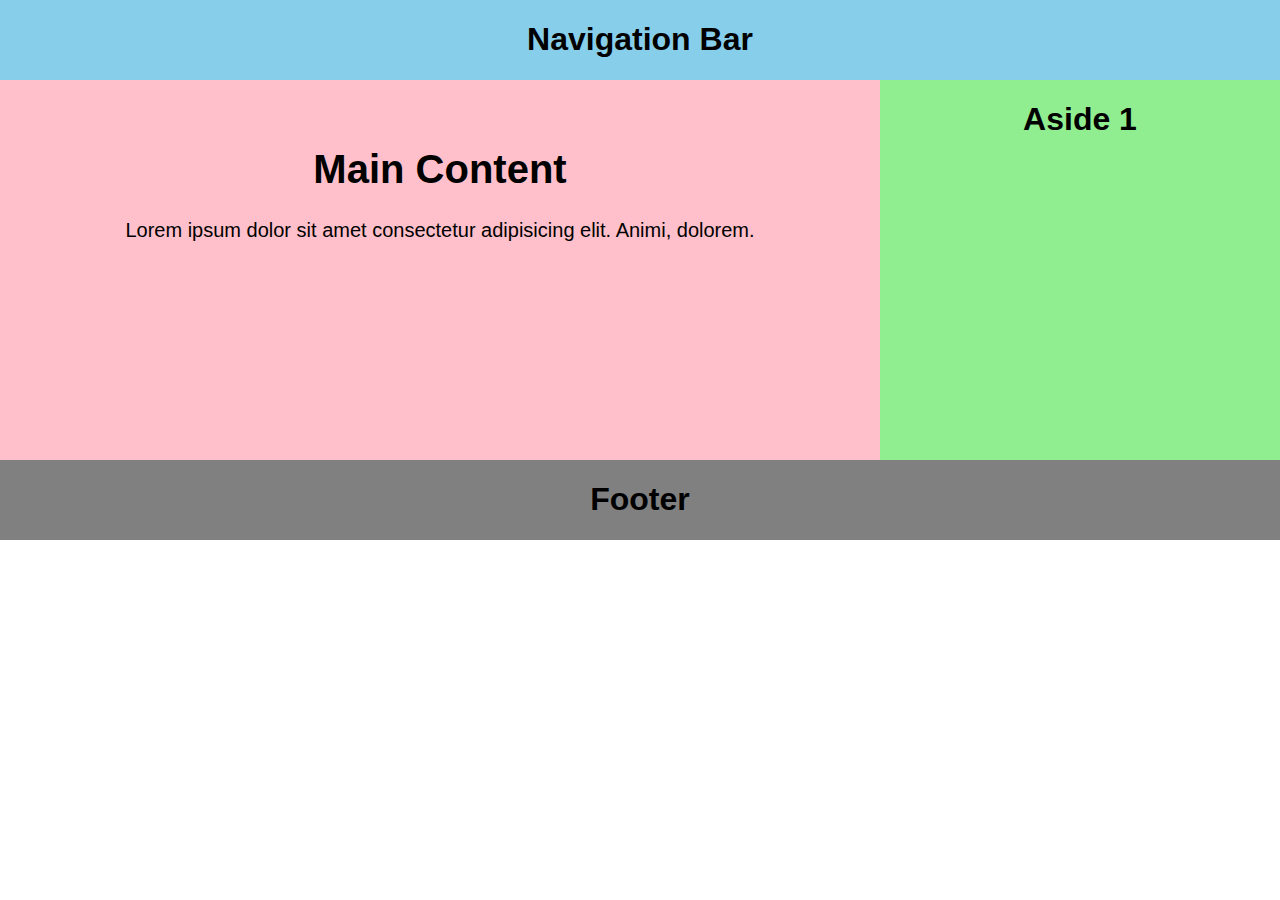
==== src/index.html @ 9a8fcf98 "created layout for the home page" ====
<!DOCTYPE html>
<html lang="en">
<head>
    <meta charset="UTF-8">
    <meta name="viewport" content="width=device-width, initial-scale=1.0">
    <link rel="stylesheet" type="text/css" href="css/style.css">
    <title>Document</title>
</head>
<body>
    <header id="home" >
        <div class="wrapper">
            <nav class="navbar">
                <h1>Navigation Bar</h1>
            </nav>
            <section class="main">
                <h1>Main Content</h1>
                <p>Lorem ipsum dolor sit amet consectetur adipisicing elit. Animi, dolorem.</p>
            </section>
            <aside class="aside aside1">
                <h1>Aside 1</h1>
            </aside>
            <footer class="footer">
                <h1>Footer</h1>
            </footer>
        </div>
    </header>

</body>
</html>
---- src/css/style.css ----
body {
    font-family: sans-serif;
    padding: 0;
    margin: 0;
}

.wrapper {
    display: flex;
    flex-flow: row wrap;
    text-align: center;
}

.wrapper > * {
    flex:  1 100%;   
}

.navbar {
    background-color: skyblue;
    height: 80px;
}

.main {
    background-color: pink;
    height: 300px;
    padding: 40px;
    font-size: 20px;
    text-align: center;
}

.aside1 {
    background-color: lightgreen;
}

.footer {
    background-color:gray;
}

/* responsive layout */

@media all and (min-width: 800px) {
    .main {
        flex: 2;
    }
    .aside1 {
        order: 2;
    }
    .main {
        order: 1;
    }
    .footer {
        order: 4;
    }
}

@media all and (min-width: 600px) {
    .aside {
        flex: 1;
    }
}
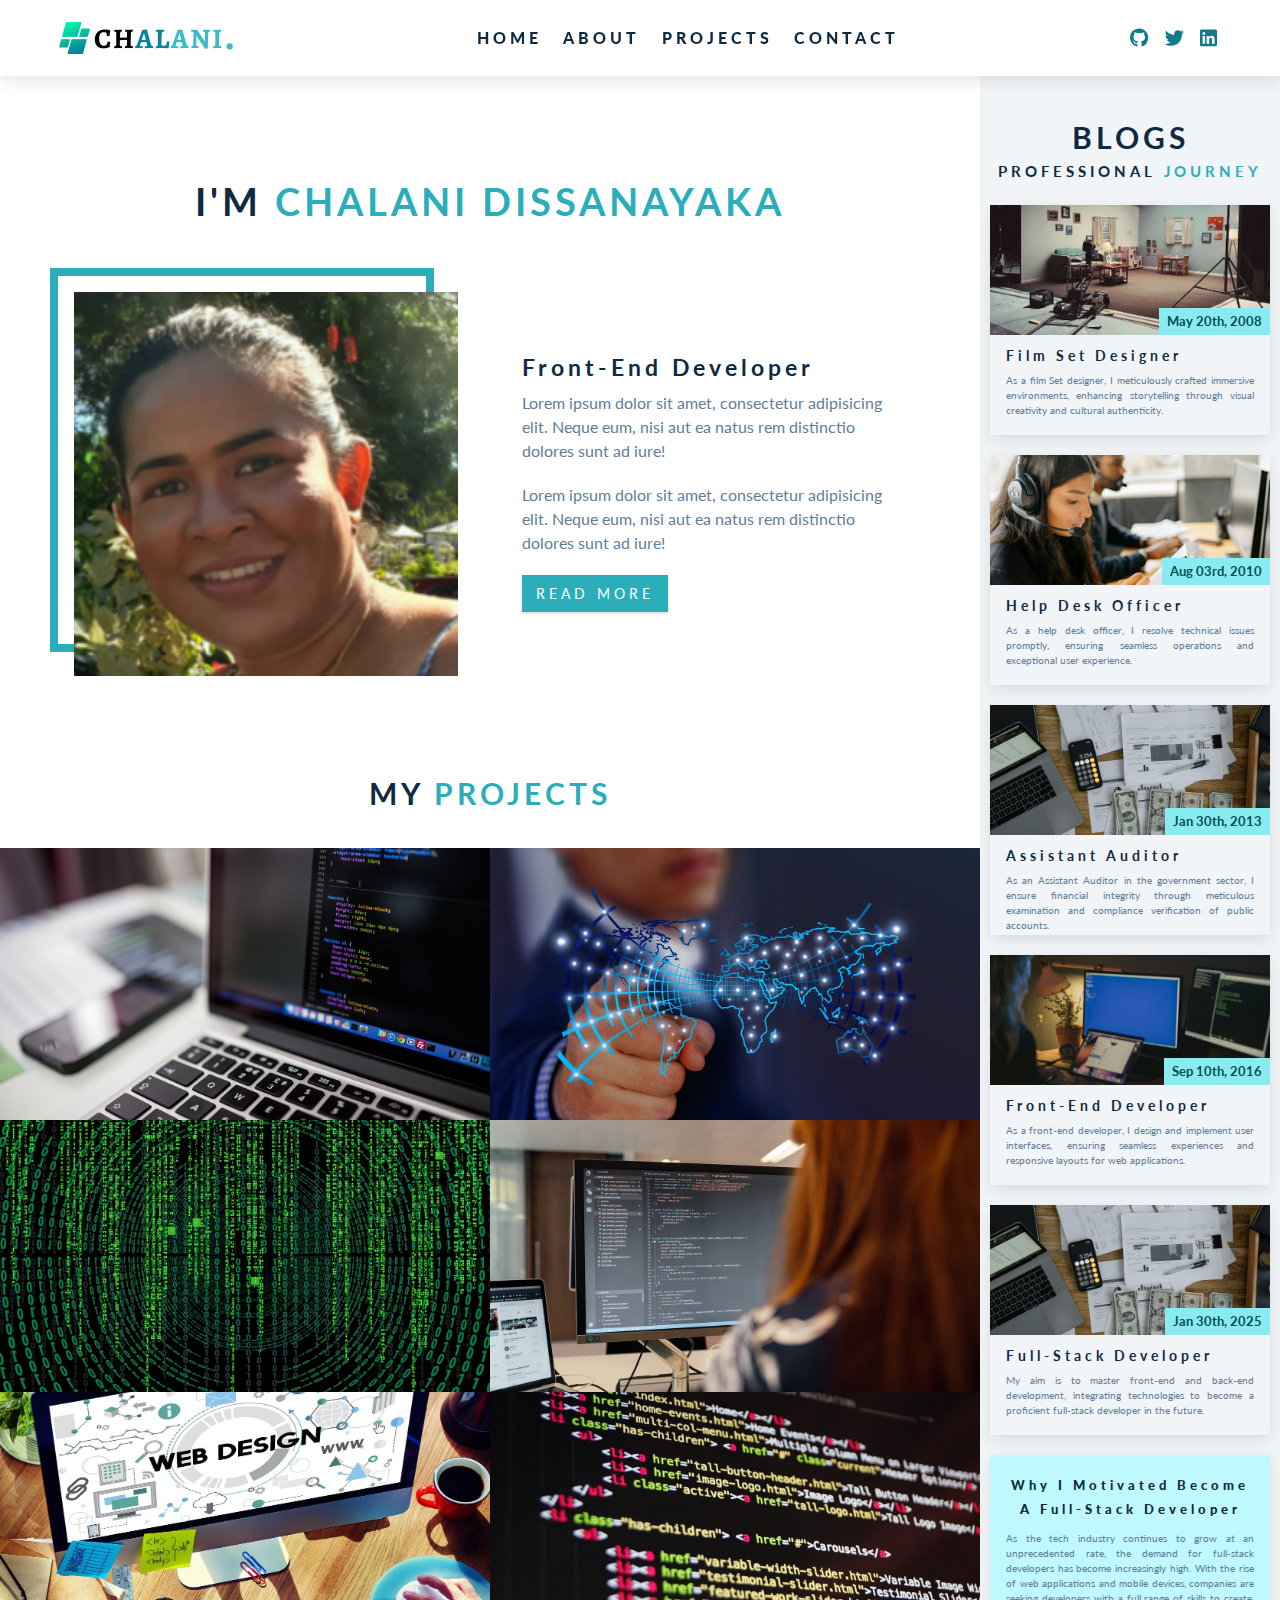
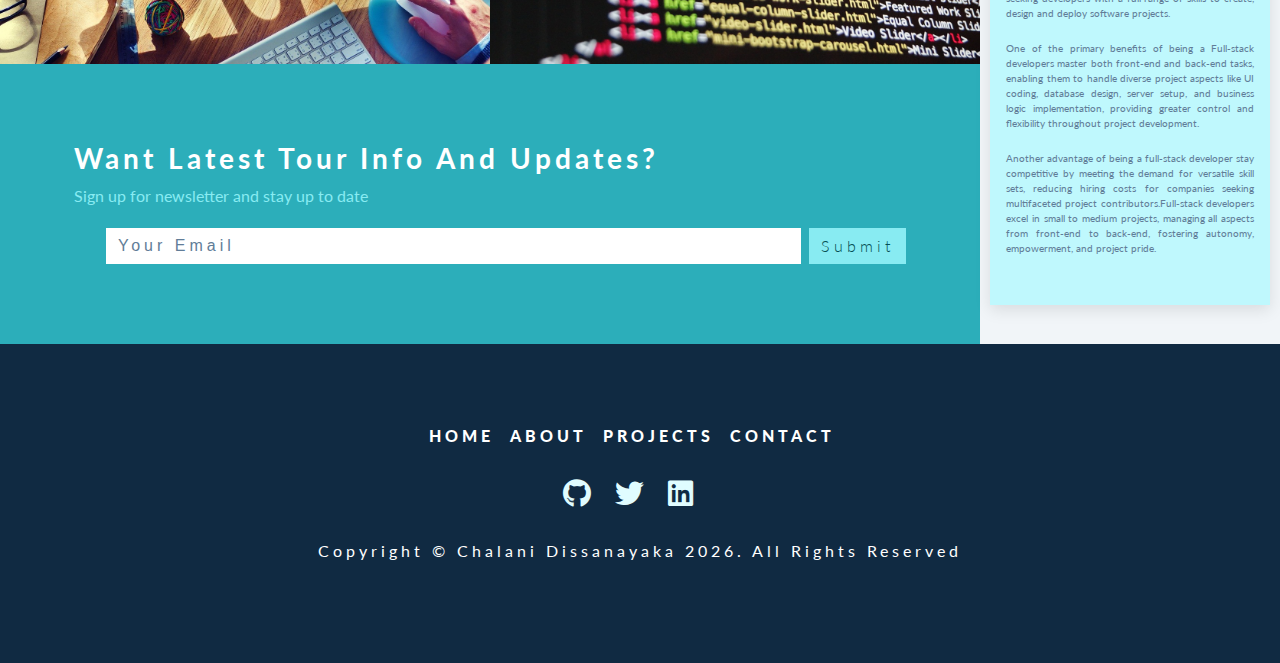
==== commit 39b30fc9: "added html pages and related css" ====
--- a/src/index.html
+++ b/src/index.html
@@ -1,29 +1,424 @@
 <!DOCTYPE html>
 <html lang="en">
-<head>
-    <meta charset="UTF-8">
-    <meta name="viewport" content="width=device-width, initial-scale=1.0">
-    <link rel="stylesheet" type="text/css" href="css/style.css">
-    <title>Document</title>
-</head>
-<body>
-    <header id="home" >
-        <div class="wrapper">
-            <nav class="navbar">
-                <h1>Navigation Bar</h1>
-            </nav>
-            <section class="main">
-                <h1>Main Content</h1>
-                <p>Lorem ipsum dolor sit amet consectetur adipisicing elit. Animi, dolorem.</p>
-            </section>
-            <aside class="aside aside1">
-                <h1>Aside 1</h1>
-            </aside>
-            <footer class="footer">
-                <h1>Footer</h1>
-            </footer>
-        </div>
+  <head>
+    <meta charset="UTF-8" />
+    <meta name="viewport" content="width=device-width, initial-scale=1.0" />
+    <meta http-equiv="X-UA-Compatible" content="ie=edge" />
+    <title>Chalani Dissanayaka || Portfolio</title>
+    <!-- favicon -->
+    <link
+      rel="shortcut icon"
+      href="./images/B-icon-1.png"
+      type="image/x-icon"
+    />
+    <!-- font-awesome -->
+    <link
+      rel="stylesheet"
+      href="./fontawesome-free-5.12.1-web/css/all.min.css"
+    />
+    <!-- styles css -->
+    <link rel="stylesheet" href="./css/style.css" />
+  </head>
+
+  <body>
+    <!-- header  -->
+    <header class="main-head">
+      <!-- navbar -->
+      <nav class="navbar">
+        <div class="nav-center">
+          <!-- nav header -->
+          <div class="nav-header">
+            <img src="./images/logo-2.png" class="nav-logo" alt="" />
+            <button type="button" class="nav-toggle" id="nav-toggle">
+              <i class="fas fa-bars"></i>
+            </button>
+          </div>
+          <!-- end of nav header -->
+          <!-- nav links -->
+          <ul class="nav-links" id="nav-links">
+            <!-- single link -->
+            <li>
+              <a href="index.html" class="nav-link scroll-link">home</a>
+            </li>
+            <!-- end of single link -->
+            <!-- single link -->
+            <li>
+              <a href="about.html" class="nav-link scroll-link">about</a>
+            </li>
+            <!-- end of single link -->
+            <!-- single link -->
+            <li>
+              <a href="project.html" class="nav-link scroll-link">projects</a>
+            </li>
+            <!-- end of single link -->
+            <!-- single link -->
+            <li>
+              <a href="contact.html" class="nav-link scroll-link">contact</a>
+            </li>
+            <!-- end of single link -->
+          </ul>
+          <!-- end of nav links -->
+          <!-- nav icons -->
+          <ul class="nav-icons">
+            <!-- single icon -->
+            <li>
+              <a
+                href="https://www.twitter.com"
+                target="_blank"
+                class="nav-icon"
+              >
+                <i class="fab fa-github"></i>
+              </a>
+            </li>
+            <!-- end of single icon -->
+            <!-- single icon -->
+            <li>
+              <a
+                href="https://www.twitter.com"
+                target="_blank"
+                class="nav-icon"
+              >
+                <i class="fab fa-twitter"></i>
+              </a>
+            </li>
+            <!-- end of single icon -->
+            <!-- single icon -->
+            <li>
+              <a
+                href="https://www.twitter.com"
+                target="_blank"
+                class="nav-icon"
+              >
+                <i class="fab fa-linkedin"></i>
+              </a>
+            </li>
+            <!-- end of single icon -->
+          </ul>
+          <!-- end of nav icons -->
+        </div>
+      </nav>
     </header>
-
-</body>
-</html>+    <!-- end of header  -->
+
+    <div class="container">
+      <!-- about section -->
+      <section class="section about-section">
+        <!-- section-title -->
+        <div class="section-title">
+          <h2>I'm <span>Chalani Dissanayaka</span></h2>
+        </div>
+        <!-- end of section-title -->
+        <div class="section-center about-center">
+          <!-- about img wrapper -->
+          <article class="about-img">
+            <img
+              src="./images/about.png"
+              class="about-photo"
+              alt="about photo"
+            />
+          </article>
+          <!-- about info -->
+          <article class="about-info">
+            <h3>Front-end Developer</h3>
+            <p>
+              Lorem ipsum dolor sit amet, consectetur adipisicing elit. Neque
+              eum, nisi aut ea natus rem distinctio dolores sunt ad iure!
+            </p>
+            <p>
+              Lorem ipsum dolor sit amet, consectetur adipisicing elit. Neque
+              eum, nisi aut ea natus rem distinctio dolores sunt ad iure!
+            </p>
+            <a href="#" class="btn"> read more</a>
+          </article>
+        </div>
+      </section>
+      <!-- end of about section -->
+
+      <!-- -------- Project-Gallery ----  -->
+      <section class="project-gallery">
+        <!-- section-title -->
+        <div class="section-title">
+          <h2>My <span>Projects</span></h2>
+        </div>
+        <div class="gallery-center">
+          <!-- single item -->
+          <article class="gallery-img-container">
+            <img src="./images/gallery-1.jpg" class="gallery-img" alt="" />
+            <a href="project.html" class="gallery-icon">
+              <i class="fas fa-search"></i>
+            </a>
+          </article>
+          <!-- end of single item -->
+
+          <!-- single item -->
+          <article class="gallery-img-container">
+            <img src="./images/gallery-2.jpg" class="gallery-img" alt="" />
+            <a href="project.html" class="gallery-icon">
+              <i class="fas fa-search"></i>
+            </a>
+          </article>
+          <!-- end of single item -->
+          <!-- single item -->
+          <article class="gallery-img-container">
+            <img src="./images/gallery-3.jpg" class="gallery-img" alt="" />
+            <a href="project.html" class="gallery-icon">
+              <i class="fas fa-search"></i>
+            </a>
+          </article>
+          <!-- end of single item -->
+          <!-- single item -->
+          <article class="gallery-img-container">
+            <img src="./images/gallery-4.jpg" class="gallery-img" alt="" />
+            <a href="project.html" class="gallery-icon">
+              <i class="fas fa-search"></i>
+            </a>
+          </article>
+          <!-- end of single item -->
+          <!-- single item -->
+          <article class="gallery-img-container">
+            <img src="./images/gallery-5.jpg" class="gallery-img" alt="" />
+            <a href="project.html" class="gallery-icon">
+              <i class="fas fa-search"></i>
+            </a>
+          </article>
+          <!-- end of single item -->
+          <!-- single item -->
+          <article class="gallery-img-container">
+            <img src="./images/gallery-6.jpg" class="gallery-img" alt="" />
+            <a href="project.html" class="gallery-icon">
+              <i class="fas fa-search"></i>
+            </a>
+          </article>
+          <!-- end of single item -->
+        </div>
+      </section>
+      <!-- ------ end of Project Gallery ------- -->
+
+      <!-- --------- Contact Section --------- -->
+      <section class="contact-me">
+        <!-- contact -->
+        <section class="section contact">
+          <div class="section-center contact-center">
+            <!-- contact title -->
+            <article class="contact-title">
+              <h3>want latest tour info and updates?</h3>
+              <p>Sign up for newsletter and stay up to date</p>
+            </article>
+            <!-- contact form -->
+            <form class="contact-form">
+              <input
+                type="email"
+                name="email"
+                class="form-control"
+                placeholder="your email"
+              />
+              <button type="submit" class="btn-submit">submit</button>
+            </form>
+          </div>
+        </section>
+        <!-- end of section -->
+      </section>
+      <!-- ------ end of Contact Section ---- -->
+
+      <!-- ----------Aside Blog Section ------ -->
+      <aside class="sidebar">
+        <!-- section-title -->
+        <div class="section-title">
+          <h1>Blogs</h1>
+          <h2>Professional <span>Journey</span></h2>
+        </div>
+        <!-- end of section-title -->
+
+        <!-- aside-center -->
+        <div class="section-center aside-center">
+          <!-- single blog -->
+          <article class="blog-card">
+            <div class="blog-img-container">
+              <img src="images/blog-img-1.png" class="blog-img" alt="" />
+              <p class="blog-date">May 20th, 2008</p>
+            </div>
+            <!-- blog info -->
+            <div class="blog-info">
+              <h4>film set designer</h4>
+              <p>
+                As a film Set designer, I meticulously crafted immersive
+                environments, enhancing storytelling through visual creativity
+                and cultural authenticity.
+              </p>
+            </div>
+            <!-- end of blog info -->
+          </article>
+          <!-- end of single blog -->
+
+          <!-- single blog -->
+          <article class="blog-card">
+            <div class="blog-img-container">
+              <img src="images/blog-img-3.png" class="blog-img" alt="" />
+              <p class="blog-date">Aug 03rd, 2010</p>
+            </div>
+            <!-- blog info -->
+            <div class="blog-info">
+              <h4>help desk officer</h4>
+              <p>
+                As a help desk officer, I resolve technical issues promptly,
+                ensuring seamless operations and exceptional user experience.
+              </p>
+            </div>
+            <!-- end of blog info -->
+          </article>
+          <!-- end of single blog -->
+
+          <!-- single blog -->
+          <article class="blog-card">
+            <div class="blog-img-container">
+              <img src="images/blog-img-2.png" class="blog-img" alt="" />
+              <p class="blog-date">Jan 30th, 2013</p>
+            </div>
+            <!-- blog info -->
+            <div class="blog-info">
+              <h4>Assistant Auditor</h4>
+              <p>
+                As an Assistant Auditor in the government sector, I ensure
+                financial integrity through meticulous examination and
+                compliance verification of public accounts.
+              </p>
+            </div>
+            <!-- end of blog info -->
+          </article>
+          <!-- end of single blog -->
+
+          <!-- single blog -->
+          <article class="blog-card">
+            <div class="blog-img-container">
+              <img src="images/blog-img-4.png" class="blog-img" alt="" />
+              <p class="blog-date">Sep 10th, 2016</p>
+            </div>
+            <!-- blog info -->
+            <div class="blog-info">
+              <h4>front-end developer</h4>
+              <p>
+                As a front-end developer, I design and implement user
+                interfaces, ensuring seamless experiences and responsive layouts
+                for web applications.
+              </p>
+            </div>
+            <!-- end of blog info -->
+          </article>
+          <!-- end of single blog -->
+
+          <!-- single blog -->
+          <article class="blog-card">
+            <div class="blog-img-container">
+              <img src="images/blog-img-2.png" class="blog-img" alt="" />
+              <p class="blog-date">Jan 30th, 2025</p>
+            </div>
+            <!-- blog info -->
+            <div class="blog-info">
+              <h4>Full-Stack Developer</h4>
+              <p>
+                My aim is to master front-end and back-end development,
+                integrating technologies to become a proficient full-stack
+                developer in the future.
+              </p>
+            </div>
+            <!-- end of blog info -->
+          </article>
+          <!-- end of single blog -->
+          <!-- single blog -->
+          <article class="blog-card news-card">
+            <!-- blog info -->
+            <div class="blog-info news-info">
+              <h4>Why I motivated become a Full-Stack Developer</h4>
+              <p>
+                As the tech industry continues to grow at an unprecedented rate,
+                the demand for full-stack developers has become increasingly
+                high. With the rise of web applications and mobile devices,
+                companies are seeking developers with a full range of skills to
+                create, design and deploy software projects.
+              </p>
+              <p>
+                One of the primary benefits of being a Full-stack developers
+                master both front-end and back-end tasks, enabling them to
+                handle diverse project aspects like UI coding, database design,
+                server setup, and business logic implementation, providing
+                greater control and flexibility throughout project development.
+              </p>
+              <p>
+                Another advantage of being a full-stack developer stay
+                competitive by meeting the demand for versatile skill sets,
+                reducing hiring costs for companies seeking multifaceted project
+                contributors.Full-stack developers excel in small to medium
+                projects, managing all aspects from front-end to back-end,
+                fostering autonomy, empowerment, and project pride.
+              </p>
+            </div>
+            <!-- end of blog info -->
+          </article>
+          <!-- end of single blog -->
+        </div>
+      </aside>
+      <!-- ------ end of Aside Blog Section ------ -->
+    </div>
+
+    <!-- -------- Footer ------------- -->
+    <footer class="section footer">
+      <!-- footer links -->
+      <ul class="footer-links">
+        <!-- single link -->
+        <li>
+          <a href="index.html" class="footer-link scroll-link">home</a>
+        </li>
+        <!-- end of single link -->
+        <!-- single link -->
+        <li>
+          <a href="about.html" class="footer-link scroll-link">about</a>
+        </li>
+        <!-- end of single link -->
+        <!-- single link -->
+        <li>
+          <a href="project.html" class="footer-link scroll-link">projects</a>
+        </li>
+        <!-- end of single link -->
+        <!-- single link -->
+        <li>
+          <a href="contact.html" class="footer-link scroll-link">contact</a>
+        </li>
+        <!-- end of single link -->
+      </ul>
+      <!-- end of footer links -->
+      <!-- footer icons -->
+      <ul class="footer-icons">
+        <!-- single icon -->
+        <li>
+          <a href="https://www.twitter.com" target="_blank" class="footer-icon">
+            <i class="fab fa-github"></i>
+          </a>
+        </li>
+        <!-- end of single icon -->
+        <!-- single icon -->
+        <li>
+          <a href="https://www.twitter.com" target="_blank" class="footer-icon">
+            <i class="fab fa-twitter"></i>
+          </a>
+        </li>
+        <!-- end of single icon -->
+        <!-- single icon -->
+        <li>
+          <a href="https://www.twitter.com" target="_blank" class="footer-icon">
+            <i class="fab fa-linkedin"></i>
+          </a>
+        </li>
+        <!-- end of single icon -->
+      </ul>
+      <!-- end of footer icons -->
+      <p class="copyright">
+        copyright &copy; chalani dissanayaka <span id="date"></span>. all rights
+        reserved
+      </p>
+    </footer>
+    <!-- -------- end of Footer ------------- -->
+
+    <!-- js -->
+    <script src="./js/app.js"></script>
+  </body>
+</html>
--- a/src/fontawesome-free-5.12.1-web/css/all.min.css
+++ b/src/fontawesome-free-5.12.1-web/css/all.min.css
@@ -0,0 +1,5 @@
+/*!
+ * Font Awesome Free 5.12.1 by @fontawesome - https://fontawesome.com
+ * License - https://fontawesome.com/license/free (Icons: CC BY 4.0, Fonts: SIL OFL 1.1, Code: MIT License)
+ */
+.fa,.fab,.fad,.fal,.far,.fas{-moz-osx-font-smoothing:grayscale;-webkit-font-smoothing:antialiased;display:inline-block;font-style:normal;font-variant:normal;text-rendering:auto;line-height:1}.fa-lg{font-size:1.33333em;line-height:.75em;vertical-align:-.0667em}.fa-xs{font-size:.75em}.fa-sm{font-size:.875em}.fa-1x{font-size:1em}.fa-2x{font-size:2em}.fa-3x{font-size:3em}.fa-4x{font-size:4em}.fa-5x{font-size:5em}.fa-6x{font-size:6em}.fa-7x{font-size:7em}.fa-8x{font-size:8em}.fa-9x{font-size:9em}.fa-10x{font-size:10em}.fa-fw{text-align:center;width:1.25em}.fa-ul{list-style-type:none;margin-left:2.5em;padding-left:0}.fa-ul>li{position:relative}.fa-li{left:-2em;position:absolute;text-align:center;width:2em;line-height:inherit}.fa-border{border:.08em solid #eee;border-radius:.1em;padding:.2em .25em .15em}.fa-pull-left{float:left}.fa-pull-right{float:right}.fa.fa-pull-left,.fab.fa-pull-left,.fal.fa-pull-left,.far.fa-pull-left,.fas.fa-pull-left{margin-right:.3em}.fa.fa-pull-right,.fab.fa-pull-right,.fal.fa-pull-right,.far.fa-pull-right,.fas.fa-pull-right{margin-left:.3em}.fa-spin{-webkit-animation:fa-spin 2s linear infinite;animation:fa-spin 2s linear infinite}.fa-pulse{-webkit-animation:fa-spin 1s steps(8) infinite;animation:fa-spin 1s steps(8) infinite}@-webkit-keyframes fa-spin{0%{-webkit-transform:rotate(0deg);transform:rotate(0deg)}to{-webkit-transform:rotate(1turn);transform:rotate(1turn)}}@keyframes fa-spin{0%{-webkit-transform:rotate(0deg);transform:rotate(0deg)}to{-webkit-transform:rotate(1turn);transform:rotate(1turn)}}.fa-rotate-90{-ms-filter:"progid:DXImageTransform.Microsoft.BasicImage(rotation=1)";-webkit-transform:rotate(90deg);transform:rotate(90deg)}.fa-rotate-180{-ms-filter:"progid:DXImageTransform.Microsoft.BasicImage(rotation=2)";-webkit-transform:rotate(180deg);transform:rotate(180deg)}.fa-rotate-270{-ms-filter:"progid:DXImageTransform.Microsoft.BasicImage(rotation=3)";-webkit-transform:rotate(270deg);transform:rotate(270deg)}.fa-flip-horizontal{-ms-filter:"progid:DXImageTransform.Microsoft.BasicImage(rotation=0, mirror=1)";-webkit-transform:scaleX(-1);transform:scaleX(-1)}.fa-flip-vertical{-webkit-transform:scaleY(-1);transform:scaleY(-1)}.fa-flip-both,.fa-flip-horizontal.fa-flip-vertical,.fa-flip-vertical{-ms-filter:"progid:DXImageTransform.Microsoft.BasicImage(rotation=2, mirror=1)"}.fa-flip-both,.fa-flip-horizontal.fa-flip-vertical{-webkit-transform:scale(-1);transform:scale(-1)}:root .fa-flip-both,:root .fa-flip-horizontal,:root .fa-flip-vertical,:root .fa-rotate-90,:root .fa-rotate-180,:root .fa-rotate-270{-webkit-filter:none;filter:none}.fa-stack{display:inline-block;height:2em;line-height:2em;position:relative;vertical-align:middle;width:2.5em}.fa-stack-1x,.fa-stack-2x{left:0;position:absolute;text-align:center;width:100%}.fa-stack-1x{line-height:inherit}.fa-stack-2x{font-size:2em}.fa-inverse{color:#fff}.fa-500px:before{content:"\f26e"}.fa-accessible-icon:before{content:"\f368"}.fa-accusoft:before{content:"\f369"}.fa-acquisitions-incorporated:before{content:"\f6af"}.fa-ad:before{content:"\f641"}.fa-address-book:before{content:"\f2b9"}.fa-address-card:before{content:"\f2bb"}.fa-adjust:before{content:"\f042"}.fa-adn:before{content:"\f170"}.fa-adobe:before{content:"\f778"}.fa-adversal:before{content:"\f36a"}.fa-affiliatetheme:before{content:"\f36b"}.fa-air-freshener:before{content:"\f5d0"}.fa-airbnb:before{content:"\f834"}.fa-algolia:before{content:"\f36c"}.fa-align-center:before{content:"\f037"}.fa-align-justify:before{content:"\f039"}.fa-align-left:before{content:"\f036"}.fa-align-right:before{content:"\f038"}.fa-alipay:before{content:"\f642"}.fa-allergies:before{content:"\f461"}.fa-amazon:before{content:"\f270"}.fa-amazon-pay:before{content:"\f42c"}.fa-ambulance:before{content:"\f0f9"}.fa-american-sign-language-interpreting:before{content:"\f2a3"}.fa-amilia:before{content:"\f36d"}.fa-anchor:before{content:"\f13d"}.fa-android:before{content:"\f17b"}.fa-angellist:before{content:"\f209"}.fa-angle-double-down:before{content:"\f103"}.fa-angle-double-left:before{content:"\f100"}.fa-angle-double-right:before{content:"\f101"}.fa-angle-double-up:before{content:"\f102"}.fa-angle-down:before{content:"\f107"}.fa-angle-left:before{content:"\f104"}.fa-angle-right:before{content:"\f105"}.fa-angle-up:before{content:"\f106"}.fa-angry:before{content:"\f556"}.fa-angrycreative:before{content:"\f36e"}.fa-angular:before{content:"\f420"}.fa-ankh:before{content:"\f644"}.fa-app-store:before{content:"\f36f"}.fa-app-store-ios:before{content:"\f370"}.fa-apper:before{content:"\f371"}.fa-apple:before{content:"\f179"}.fa-apple-alt:before{content:"\f5d1"}.fa-apple-pay:before{content:"\f415"}.fa-archive:before{content:"\f187"}.fa-archway:before{content:"\f557"}.fa-arrow-alt-circle-down:before{content:"\f358"}.fa-arrow-alt-circle-left:before{content:"\f359"}.fa-arrow-alt-circle-right:before{content:"\f35a"}.fa-arrow-alt-circle-up:before{content:"\f35b"}.fa-arrow-circle-down:before{content:"\f0ab"}.fa-arrow-circle-left:before{content:"\f0a8"}.fa-arrow-circle-right:before{content:"\f0a9"}.fa-arrow-circle-up:before{content:"\f0aa"}.fa-arrow-down:before{content:"\f063"}.fa-arrow-left:before{content:"\f060"}.fa-arrow-right:before{content:"\f061"}.fa-arrow-up:before{content:"\f062"}.fa-arrows-alt:before{content:"\f0b2"}.fa-arrows-alt-h:before{content:"\f337"}.fa-arrows-alt-v:before{content:"\f338"}.fa-artstation:before{content:"\f77a"}.fa-assistive-listening-systems:before{content:"\f2a2"}.fa-asterisk:before{content:"\f069"}.fa-asymmetrik:before{content:"\f372"}.fa-at:before{content:"\f1fa"}.fa-atlas:before{content:"\f558"}.fa-atlassian:before{content:"\f77b"}.fa-atom:before{content:"\f5d2"}.fa-audible:before{content:"\f373"}.fa-audio-description:before{content:"\f29e"}.fa-autoprefixer:before{content:"\f41c"}.fa-avianex:before{content:"\f374"}.fa-aviato:before{content:"\f421"}.fa-award:before{content:"\f559"}.fa-aws:before{content:"\f375"}.fa-baby:before{content:"\f77c"}.fa-baby-carriage:before{content:"\f77d"}.fa-backspace:before{content:"\f55a"}.fa-backward:before{content:"\f04a"}.fa-bacon:before{content:"\f7e5"}.fa-bahai:before{content:"\f666"}.fa-balance-scale:before{content:"\f24e"}.fa-balance-scale-left:before{content:"\f515"}.fa-balance-scale-right:before{content:"\f516"}.fa-ban:before{content:"\f05e"}.fa-band-aid:before{content:"\f462"}.fa-bandcamp:before{content:"\f2d5"}.fa-barcode:before{content:"\f02a"}.fa-bars:before{content:"\f0c9"}.fa-baseball-ball:before{content:"\f433"}.fa-basketball-ball:before{content:"\f434"}.fa-bath:before{content:"\f2cd"}.fa-battery-empty:before{content:"\f244"}.fa-battery-full:before{content:"\f240"}.fa-battery-half:before{content:"\f242"}.fa-battery-quarter:before{content:"\f243"}.fa-battery-three-quarters:before{content:"\f241"}.fa-battle-net:before{content:"\f835"}.fa-bed:before{content:"\f236"}.fa-beer:before{content:"\f0fc"}.fa-behance:before{content:"\f1b4"}.fa-behance-square:before{content:"\f1b5"}.fa-bell:before{content:"\f0f3"}.fa-bell-slash:before{content:"\f1f6"}.fa-bezier-curve:before{content:"\f55b"}.fa-bible:before{content:"\f647"}.fa-bicycle:before{content:"\f206"}.fa-biking:before{content:"\f84a"}.fa-bimobject:before{content:"\f378"}.fa-binoculars:before{content:"\f1e5"}.fa-biohazard:before{content:"\f780"}.fa-birthday-cake:before{content:"\f1fd"}.fa-bitbucket:before{content:"\f171"}.fa-bitcoin:before{content:"\f379"}.fa-bity:before{content:"\f37a"}.fa-black-tie:before{content:"\f27e"}.fa-blackberry:before{content:"\f37b"}.fa-blender:before{content:"\f517"}.fa-blender-phone:before{content:"\f6b6"}.fa-blind:before{content:"\f29d"}.fa-blog:before{content:"\f781"}.fa-blogger:before{content:"\f37c"}.fa-blogger-b:before{content:"\f37d"}.fa-bluetooth:before{content:"\f293"}.fa-bluetooth-b:before{content:"\f294"}.fa-bold:before{content:"\f032"}.fa-bolt:before{content:"\f0e7"}.fa-bomb:before{content:"\f1e2"}.fa-bone:before{content:"\f5d7"}.fa-bong:before{content:"\f55c"}.fa-book:before{content:"\f02d"}.fa-book-dead:before{content:"\f6b7"}.fa-book-medical:before{content:"\f7e6"}.fa-book-open:before{content:"\f518"}.fa-book-reader:before{content:"\f5da"}.fa-bookmark:before{content:"\f02e"}.fa-bootstrap:before{content:"\f836"}.fa-border-all:before{content:"\f84c"}.fa-border-none:before{content:"\f850"}.fa-border-style:before{content:"\f853"}.fa-bowling-ball:before{content:"\f436"}.fa-box:before{content:"\f466"}.fa-box-open:before{content:"\f49e"}.fa-boxes:before{content:"\f468"}.fa-braille:before{content:"\f2a1"}.fa-brain:before{content:"\f5dc"}.fa-bread-slice:before{content:"\f7ec"}.fa-briefcase:before{content:"\f0b1"}.fa-briefcase-medical:before{content:"\f469"}.fa-broadcast-tower:before{content:"\f519"}.fa-broom:before{content:"\f51a"}.fa-brush:before{content:"\f55d"}.fa-btc:before{content:"\f15a"}.fa-buffer:before{content:"\f837"}.fa-bug:before{content:"\f188"}.fa-building:before{content:"\f1ad"}.fa-bullhorn:before{content:"\f0a1"}.fa-bullseye:before{content:"\f140"}.fa-burn:before{content:"\f46a"}.fa-buromobelexperte:before{content:"\f37f"}.fa-bus:before{content:"\f207"}.fa-bus-alt:before{content:"\f55e"}.fa-business-time:before{content:"\f64a"}.fa-buy-n-large:before{content:"\f8a6"}.fa-buysellads:before{content:"\f20d"}.fa-calculator:before{content:"\f1ec"}.fa-calendar:before{content:"\f133"}.fa-calendar-alt:before{content:"\f073"}.fa-calendar-check:before{content:"\f274"}.fa-calendar-day:before{content:"\f783"}.fa-calendar-minus:before{content:"\f272"}.fa-calendar-plus:before{content:"\f271"}.fa-calendar-times:before{content:"\f273"}.fa-calendar-week:before{content:"\f784"}.fa-camera:before{content:"\f030"}.fa-camera-retro:before{content:"\f083"}.fa-campground:before{content:"\f6bb"}.fa-canadian-maple-leaf:before{content:"\f785"}.fa-candy-cane:before{content:"\f786"}.fa-cannabis:before{content:"\f55f"}.fa-capsules:before{content:"\f46b"}.fa-car:before{content:"\f1b9"}.fa-car-alt:before{content:"\f5de"}.fa-car-battery:before{content:"\f5df"}.fa-car-crash:before{content:"\f5e1"}.fa-car-side:before{content:"\f5e4"}.fa-caravan:before{content:"\f8ff"}.fa-caret-down:before{content:"\f0d7"}.fa-caret-left:before{content:"\f0d9"}.fa-caret-right:before{content:"\f0da"}.fa-caret-square-down:before{content:"\f150"}.fa-caret-square-left:before{content:"\f191"}.fa-caret-square-right:before{content:"\f152"}.fa-caret-square-up:before{content:"\f151"}.fa-caret-up:before{content:"\f0d8"}.fa-carrot:before{content:"\f787"}.fa-cart-arrow-down:before{content:"\f218"}.fa-cart-plus:before{content:"\f217"}.fa-cash-register:before{content:"\f788"}.fa-cat:before{content:"\f6be"}.fa-cc-amazon-pay:before{content:"\f42d"}.fa-cc-amex:before{content:"\f1f3"}.fa-cc-apple-pay:before{content:"\f416"}.fa-cc-diners-club:before{content:"\f24c"}.fa-cc-discover:before{content:"\f1f2"}.fa-cc-jcb:before{content:"\f24b"}.fa-cc-mastercard:before{content:"\f1f1"}.fa-cc-paypal:before{content:"\f1f4"}.fa-cc-stripe:before{content:"\f1f5"}.fa-cc-visa:before{content:"\f1f0"}.fa-centercode:before{content:"\f380"}.fa-centos:before{content:"\f789"}.fa-certificate:before{content:"\f0a3"}.fa-chair:before{content:"\f6c0"}.fa-chalkboard:before{content:"\f51b"}.fa-chalkboard-teacher:before{content:"\f51c"}.fa-charging-station:before{content:"\f5e7"}.fa-chart-area:before{content:"\f1fe"}.fa-chart-bar:before{content:"\f080"}.fa-chart-line:before{content:"\f201"}.fa-chart-pie:before{content:"\f200"}.fa-check:before{content:"\f00c"}.fa-check-circle:before{content:"\f058"}.fa-check-double:before{content:"\f560"}.fa-check-square:before{content:"\f14a"}.fa-cheese:before{content:"\f7ef"}.fa-chess:before{content:"\f439"}.fa-chess-bishop:before{content:"\f43a"}.fa-chess-board:before{content:"\f43c"}.fa-chess-king:before{content:"\f43f"}.fa-chess-knight:before{content:"\f441"}.fa-chess-pawn:before{content:"\f443"}.fa-chess-queen:before{content:"\f445"}.fa-chess-rook:before{content:"\f447"}.fa-chevron-circle-down:before{content:"\f13a"}.fa-chevron-circle-left:before{content:"\f137"}.fa-chevron-circle-right:before{content:"\f138"}.fa-chevron-circle-up:before{content:"\f139"}.fa-chevron-down:before{content:"\f078"}.fa-chevron-left:before{content:"\f053"}.fa-chevron-right:before{content:"\f054"}.fa-chevron-up:before{content:"\f077"}.fa-child:before{content:"\f1ae"}.fa-chrome:before{content:"\f268"}.fa-chromecast:before{content:"\f838"}.fa-church:before{content:"\f51d"}.fa-circle:before{content:"\f111"}.fa-circle-notch:before{content:"\f1ce"}.fa-city:before{content:"\f64f"}.fa-clinic-medical:before{content:"\f7f2"}.fa-clipboard:before{content:"\f328"}.fa-clipboard-check:before{content:"\f46c"}.fa-clipboard-list:before{content:"\f46d"}.fa-clock:before{content:"\f017"}.fa-clone:before{content:"\f24d"}.fa-closed-captioning:before{content:"\f20a"}.fa-cloud:before{content:"\f0c2"}.fa-cloud-download-alt:before{content:"\f381"}.fa-cloud-meatball:before{content:"\f73b"}.fa-cloud-moon:before{content:"\f6c3"}.fa-cloud-moon-rain:before{content:"\f73c"}.fa-cloud-rain:before{content:"\f73d"}.fa-cloud-showers-heavy:before{content:"\f740"}.fa-cloud-sun:before{content:"\f6c4"}.fa-cloud-sun-rain:before{content:"\f743"}.fa-cloud-upload-alt:before{content:"\f382"}.fa-cloudscale:before{content:"\f383"}.fa-cloudsmith:before{content:"\f384"}.fa-cloudversify:before{content:"\f385"}.fa-cocktail:before{content:"\f561"}.fa-code:before{content:"\f121"}.fa-code-branch:before{content:"\f126"}.fa-codepen:before{content:"\f1cb"}.fa-codiepie:before{content:"\f284"}.fa-coffee:before{content:"\f0f4"}.fa-cog:before{content:"\f013"}.fa-cogs:before{content:"\f085"}.fa-coins:before{content:"\f51e"}.fa-columns:before{content:"\f0db"}.fa-comment:before{content:"\f075"}.fa-comment-alt:before{content:"\f27a"}.fa-comment-dollar:before{content:"\f651"}.fa-comment-dots:before{content:"\f4ad"}.fa-comment-medical:before{content:"\f7f5"}.fa-comment-slash:before{content:"\f4b3"}.fa-comments:before{content:"\f086"}.fa-comments-dollar:before{content:"\f653"}.fa-compact-disc:before{content:"\f51f"}.fa-compass:before{content:"\f14e"}.fa-compress:before{content:"\f066"}.fa-compress-alt:before{content:"\f422"}.fa-compress-arrows-alt:before{content:"\f78c"}.fa-concierge-bell:before{content:"\f562"}.fa-confluence:before{content:"\f78d"}.fa-connectdevelop:before{content:"\f20e"}.fa-contao:before{content:"\f26d"}.fa-cookie:before{content:"\f563"}.fa-cookie-bite:before{content:"\f564"}.fa-copy:before{content:"\f0c5"}.fa-copyright:before{content:"\f1f9"}.fa-cotton-bureau:before{content:"\f89e"}.fa-couch:before{content:"\f4b8"}.fa-cpanel:before{content:"\f388"}.fa-creative-commons:before{content:"\f25e"}.fa-creative-commons-by:before{content:"\f4e7"}.fa-creative-commons-nc:before{content:"\f4e8"}.fa-creative-commons-nc-eu:before{content:"\f4e9"}.fa-creative-commons-nc-jp:before{content:"\f4ea"}.fa-creative-commons-nd:before{content:"\f4eb"}.fa-creative-commons-pd:before{content:"\f4ec"}.fa-creative-commons-pd-alt:before{content:"\f4ed"}.fa-creative-commons-remix:before{content:"\f4ee"}.fa-creative-commons-sa:before{content:"\f4ef"}.fa-creative-commons-sampling:before{content:"\f4f0"}.fa-creative-commons-sampling-plus:before{content:"\f4f1"}.fa-creative-commons-share:before{content:"\f4f2"}.fa-creative-commons-zero:before{content:"\f4f3"}.fa-credit-card:before{content:"\f09d"}.fa-critical-role:before{content:"\f6c9"}.fa-crop:before{content:"\f125"}.fa-crop-alt:before{content:"\f565"}.fa-cross:before{content:"\f654"}.fa-crosshairs:before{content:"\f05b"}.fa-crow:before{content:"\f520"}.fa-crown:before{content:"\f521"}.fa-crutch:before{content:"\f7f7"}.fa-css3:before{content:"\f13c"}.fa-css3-alt:before{content:"\f38b"}.fa-cube:before{content:"\f1b2"}.fa-cubes:before{content:"\f1b3"}.fa-cut:before{content:"\f0c4"}.fa-cuttlefish:before{content:"\f38c"}.fa-d-and-d:before{content:"\f38d"}.fa-d-and-d-beyond:before{content:"\f6ca"}.fa-dailymotion:before{content:"\f952"}.fa-dashcube:before{content:"\f210"}.fa-database:before{content:"\f1c0"}.fa-deaf:before{content:"\f2a4"}.fa-delicious:before{content:"\f1a5"}.fa-democrat:before{content:"\f747"}.fa-deploydog:before{content:"\f38e"}.fa-deskpro:before{content:"\f38f"}.fa-desktop:before{content:"\f108"}.fa-dev:before{content:"\f6cc"}.fa-deviantart:before{content:"\f1bd"}.fa-dharmachakra:before{content:"\f655"}.fa-dhl:before{content:"\f790"}.fa-diagnoses:before{content:"\f470"}.fa-diaspora:before{content:"\f791"}.fa-dice:before{content:"\f522"}.fa-dice-d20:before{content:"\f6cf"}.fa-dice-d6:before{content:"\f6d1"}.fa-dice-five:before{content:"\f523"}.fa-dice-four:before{content:"\f524"}.fa-dice-one:before{content:"\f525"}.fa-dice-six:before{content:"\f526"}.fa-dice-three:before{content:"\f527"}.fa-dice-two:before{content:"\f528"}.fa-digg:before{content:"\f1a6"}.fa-digital-ocean:before{content:"\f391"}.fa-digital-tachograph:before{content:"\f566"}.fa-directions:before{content:"\f5eb"}.fa-discord:before{content:"\f392"}.fa-discourse:before{content:"\f393"}.fa-divide:before{content:"\f529"}.fa-dizzy:before{content:"\f567"}.fa-dna:before{content:"\f471"}.fa-dochub:before{content:"\f394"}.fa-docker:before{content:"\f395"}.fa-dog:before{content:"\f6d3"}.fa-dollar-sign:before{content:"\f155"}.fa-dolly:before{content:"\f472"}.fa-dolly-flatbed:before{content:"\f474"}.fa-donate:before{content:"\f4b9"}.fa-door-closed:before{content:"\f52a"}.fa-door-open:before{content:"\f52b"}.fa-dot-circle:before{content:"\f192"}.fa-dove:before{content:"\f4ba"}.fa-download:before{content:"\f019"}.fa-draft2digital:before{content:"\f396"}.fa-drafting-compass:before{content:"\f568"}.fa-dragon:before{content:"\f6d5"}.fa-draw-polygon:before{content:"\f5ee"}.fa-dribbble:before{content:"\f17d"}.fa-dribbble-square:before{content:"\f397"}.fa-dropbox:before{content:"\f16b"}.fa-drum:before{content:"\f569"}.fa-drum-steelpan:before{content:"\f56a"}.fa-drumstick-bite:before{content:"\f6d7"}.fa-drupal:before{content:"\f1a9"}.fa-dumbbell:before{content:"\f44b"}.fa-dumpster:before{content:"\f793"}.fa-dumpster-fire:before{content:"\f794"}.fa-dungeon:before{content:"\f6d9"}.fa-dyalog:before{content:"\f399"}.fa-earlybirds:before{content:"\f39a"}.fa-ebay:before{content:"\f4f4"}.fa-edge:before{content:"\f282"}.fa-edit:before{content:"\f044"}.fa-egg:before{content:"\f7fb"}.fa-eject:before{content:"\f052"}.fa-elementor:before{content:"\f430"}.fa-ellipsis-h:before{content:"\f141"}.fa-ellipsis-v:before{content:"\f142"}.fa-ello:before{content:"\f5f1"}.fa-ember:before{content:"\f423"}.fa-empire:before{content:"\f1d1"}.fa-envelope:before{content:"\f0e0"}.fa-envelope-open:before{content:"\f2b6"}.fa-envelope-open-text:before{content:"\f658"}.fa-envelope-square:before{content:"\f199"}.fa-envira:before{content:"\f299"}.fa-equals:before{content:"\f52c"}.fa-eraser:before{content:"\f12d"}.fa-erlang:before{content:"\f39d"}.fa-ethereum:before{content:"\f42e"}.fa-ethernet:before{content:"\f796"}.fa-etsy:before{content:"\f2d7"}.fa-euro-sign:before{content:"\f153"}.fa-evernote:before{content:"\f839"}.fa-exchange-alt:before{content:"\f362"}.fa-exclamation:before{content:"\f12a"}.fa-exclamation-circle:before{content:"\f06a"}.fa-exclamation-triangle:before{content:"\f071"}.fa-expand:before{content:"\f065"}.fa-expand-alt:before{content:"\f424"}.fa-expand-arrows-alt:before{content:"\f31e"}.fa-expeditedssl:before{content:"\f23e"}.fa-external-link-alt:before{content:"\f35d"}.fa-external-link-square-alt:before{content:"\f360"}.fa-eye:before{content:"\f06e"}.fa-eye-dropper:before{content:"\f1fb"}.fa-eye-slash:before{content:"\f070"}.fa-facebook:before{content:"\f09a"}.fa-facebook-f:before{content:"\f39e"}.fa-facebook-messenger:before{content:"\f39f"}.fa-facebook-square:before{content:"\f082"}.fa-fan:before{content:"\f863"}.fa-fantasy-flight-games:before{content:"\f6dc"}.fa-fast-backward:before{content:"\f049"}.fa-fast-forward:before{content:"\f050"}.fa-fax:before{content:"\f1ac"}.fa-feather:before{content:"\f52d"}.fa-feather-alt:before{content:"\f56b"}.fa-fedex:before{content:"\f797"}.fa-fedora:before{content:"\f798"}.fa-female:before{content:"\f182"}.fa-fighter-jet:before{content:"\f0fb"}.fa-figma:before{content:"\f799"}.fa-file:before{content:"\f15b"}.fa-file-alt:before{content:"\f15c"}.fa-file-archive:before{content:"\f1c6"}.fa-file-audio:before{content:"\f1c7"}.fa-file-code:before{content:"\f1c9"}.fa-file-contract:before{content:"\f56c"}.fa-file-csv:before{content:"\f6dd"}.fa-file-download:before{content:"\f56d"}.fa-file-excel:before{content:"\f1c3"}.fa-file-export:before{content:"\f56e"}.fa-file-image:before{content:"\f1c5"}.fa-file-import:before{content:"\f56f"}.fa-file-invoice:before{content:"\f570"}.fa-file-invoice-dollar:before{content:"\f571"}.fa-file-medical:before{content:"\f477"}.fa-file-medical-alt:before{content:"\f478"}.fa-file-pdf:before{content:"\f1c1"}.fa-file-powerpoint:before{content:"\f1c4"}.fa-file-prescription:before{content:"\f572"}.fa-file-signature:before{content:"\f573"}.fa-file-upload:before{content:"\f574"}.fa-file-video:before{content:"\f1c8"}.fa-file-word:before{content:"\f1c2"}.fa-fill:before{content:"\f575"}.fa-fill-drip:before{content:"\f576"}.fa-film:before{content:"\f008"}.fa-filter:before{content:"\f0b0"}.fa-fingerprint:before{content:"\f577"}.fa-fire:before{content:"\f06d"}.fa-fire-alt:before{content:"\f7e4"}.fa-fire-extinguisher:before{content:"\f134"}.fa-firefox:before{content:"\f269"}.fa-firefox-browser:before{content:"\f907"}.fa-first-aid:before{content:"\f479"}.fa-first-order:before{content:"\f2b0"}.fa-first-order-alt:before{content:"\f50a"}.fa-firstdraft:before{content:"\f3a1"}.fa-fish:before{content:"\f578"}.fa-fist-raised:before{content:"\f6de"}.fa-flag:before{content:"\f024"}.fa-flag-checkered:before{content:"\f11e"}.fa-flag-usa:before{content:"\f74d"}.fa-flask:before{content:"\f0c3"}.fa-flickr:before{content:"\f16e"}.fa-flipboard:before{content:"\f44d"}.fa-flushed:before{content:"\f579"}.fa-fly:before{content:"\f417"}.fa-folder:before{content:"\f07b"}.fa-folder-minus:before{content:"\f65d"}.fa-folder-open:before{content:"\f07c"}.fa-folder-plus:before{content:"\f65e"}.fa-font:before{content:"\f031"}.fa-font-awesome:before{content:"\f2b4"}.fa-font-awesome-alt:before{content:"\f35c"}.fa-font-awesome-flag:before{content:"\f425"}.fa-font-awesome-logo-full:before{content:"\f4e6"}.fa-fonticons:before{content:"\f280"}.fa-fonticons-fi:before{content:"\f3a2"}.fa-football-ball:before{content:"\f44e"}.fa-fort-awesome:before{content:"\f286"}.fa-fort-awesome-alt:before{content:"\f3a3"}.fa-forumbee:before{content:"\f211"}.fa-forward:before{content:"\f04e"}.fa-foursquare:before{content:"\f180"}.fa-free-code-camp:before{content:"\f2c5"}.fa-freebsd:before{content:"\f3a4"}.fa-frog:before{content:"\f52e"}.fa-frown:before{content:"\f119"}.fa-frown-open:before{content:"\f57a"}.fa-fulcrum:before{content:"\f50b"}.fa-funnel-dollar:before{content:"\f662"}.fa-futbol:before{content:"\f1e3"}.fa-galactic-republic:before{content:"\f50c"}.fa-galactic-senate:before{content:"\f50d"}.fa-gamepad:before{content:"\f11b"}.fa-gas-pump:before{content:"\f52f"}.fa-gavel:before{content:"\f0e3"}.fa-gem:before{content:"\f3a5"}.fa-genderless:before{content:"\f22d"}.fa-get-pocket:before{content:"\f265"}.fa-gg:before{content:"\f260"}.fa-gg-circle:before{content:"\f261"}.fa-ghost:before{content:"\f6e2"}.fa-gift:before{content:"\f06b"}.fa-gifts:before{content:"\f79c"}.fa-git:before{content:"\f1d3"}.fa-git-alt:before{content:"\f841"}.fa-git-square:before{content:"\f1d2"}.fa-github:before{content:"\f09b"}.fa-github-alt:before{content:"\f113"}.fa-github-square:before{content:"\f092"}.fa-gitkraken:before{content:"\f3a6"}.fa-gitlab:before{content:"\f296"}.fa-gitter:before{content:"\f426"}.fa-glass-cheers:before{content:"\f79f"}.fa-glass-martini:before{content:"\f000"}.fa-glass-martini-alt:before{content:"\f57b"}.fa-glass-whiskey:before{content:"\f7a0"}.fa-glasses:before{content:"\f530"}.fa-glide:before{content:"\f2a5"}.fa-glide-g:before{content:"\f2a6"}.fa-globe:before{content:"\f0ac"}.fa-globe-africa:before{content:"\f57c"}.fa-globe-americas:before{content:"\f57d"}.fa-globe-asia:before{content:"\f57e"}.fa-globe-europe:before{content:"\f7a2"}.fa-gofore:before{content:"\f3a7"}.fa-golf-ball:before{content:"\f450"}.fa-goodreads:before{content:"\f3a8"}.fa-goodreads-g:before{content:"\f3a9"}.fa-google:before{content:"\f1a0"}.fa-google-drive:before{content:"\f3aa"}.fa-google-play:before{content:"\f3ab"}.fa-google-plus:before{content:"\f2b3"}.fa-google-plus-g:before{content:"\f0d5"}.fa-google-plus-square:before{content:"\f0d4"}.fa-google-wallet:before{content:"\f1ee"}.fa-gopuram:before{content:"\f664"}.fa-graduation-cap:before{content:"\f19d"}.fa-gratipay:before{content:"\f184"}.fa-grav:before{content:"\f2d6"}.fa-greater-than:before{content:"\f531"}.fa-greater-than-equal:before{content:"\f532"}.fa-grimace:before{content:"\f57f"}.fa-grin:before{content:"\f580"}.fa-grin-alt:before{content:"\f581"}.fa-grin-beam:before{content:"\f582"}.fa-grin-beam-sweat:before{content:"\f583"}.fa-grin-hearts:before{content:"\f584"}.fa-grin-squint:before{content:"\f585"}.fa-grin-squint-tears:before{content:"\f586"}.fa-grin-stars:before{content:"\f587"}.fa-grin-tears:before{content:"\f588"}.fa-grin-tongue:before{content:"\f589"}.fa-grin-tongue-squint:before{content:"\f58a"}.fa-grin-tongue-wink:before{content:"\f58b"}.fa-grin-wink:before{content:"\f58c"}.fa-grip-horizontal:before{content:"\f58d"}.fa-grip-lines:before{content:"\f7a4"}.fa-grip-lines-vertical:before{content:"\f7a5"}.fa-grip-vertical:before{content:"\f58e"}.fa-gripfire:before{content:"\f3ac"}.fa-grunt:before{content:"\f3ad"}.fa-guitar:before{content:"\f7a6"}.fa-gulp:before{content:"\f3ae"}.fa-h-square:before{content:"\f0fd"}.fa-hacker-news:before{content:"\f1d4"}.fa-hacker-news-square:before{content:"\f3af"}.fa-hackerrank:before{content:"\f5f7"}.fa-hamburger:before{content:"\f805"}.fa-hammer:before{content:"\f6e3"}.fa-hamsa:before{content:"\f665"}.fa-hand-holding:before{content:"\f4bd"}.fa-hand-holding-heart:before{content:"\f4be"}.fa-hand-holding-usd:before{content:"\f4c0"}.fa-hand-lizard:before{content:"\f258"}.fa-hand-middle-finger:before{content:"\f806"}.fa-hand-paper:before{content:"\f256"}.fa-hand-peace:before{content:"\f25b"}.fa-hand-point-down:before{content:"\f0a7"}.fa-hand-point-left:before{content:"\f0a5"}.fa-hand-point-right:before{content:"\f0a4"}.fa-hand-point-up:before{content:"\f0a6"}.fa-hand-pointer:before{content:"\f25a"}.fa-hand-rock:before{content:"\f255"}.fa-hand-scissors:before{content:"\f257"}.fa-hand-spock:before{content:"\f259"}.fa-hands:before{content:"\f4c2"}.fa-hands-helping:before{content:"\f4c4"}.fa-handshake:before{content:"\f2b5"}.fa-hanukiah:before{content:"\f6e6"}.fa-hard-hat:before{content:"\f807"}.fa-hashtag:before{content:"\f292"}.fa-hat-cowboy:before{content:"\f8c0"}.fa-hat-cowboy-side:before{content:"\f8c1"}.fa-hat-wizard:before{content:"\f6e8"}.fa-hdd:before{content:"\f0a0"}.fa-heading:before{content:"\f1dc"}.fa-headphones:before{content:"\f025"}.fa-headphones-alt:before{content:"\f58f"}.fa-headset:before{content:"\f590"}.fa-heart:before{content:"\f004"}.fa-heart-broken:before{content:"\f7a9"}.fa-heartbeat:before{content:"\f21e"}.fa-helicopter:before{content:"\f533"}.fa-highlighter:before{content:"\f591"}.fa-hiking:before{content:"\f6ec"}.fa-hippo:before{content:"\f6ed"}.fa-hips:before{content:"\f452"}.fa-hire-a-helper:before{content:"\f3b0"}.fa-history:before{content:"\f1da"}.fa-hockey-puck:before{content:"\f453"}.fa-holly-berry:before{content:"\f7aa"}.fa-home:before{content:"\f015"}.fa-hooli:before{content:"\f427"}.fa-hornbill:before{content:"\f592"}.fa-horse:before{content:"\f6f0"}.fa-horse-head:before{content:"\f7ab"}.fa-hospital:before{content:"\f0f8"}.fa-hospital-alt:before{content:"\f47d"}.fa-hospital-symbol:before{content:"\f47e"}.fa-hot-tub:before{content:"\f593"}.fa-hotdog:before{content:"\f80f"}.fa-hotel:before{content:"\f594"}.fa-hotjar:before{content:"\f3b1"}.fa-hourglass:before{content:"\f254"}.fa-hourglass-end:before{content:"\f253"}.fa-hourglass-half:before{content:"\f252"}.fa-hourglass-start:before{content:"\f251"}.fa-house-damage:before{content:"\f6f1"}.fa-houzz:before{content:"\f27c"}.fa-hryvnia:before{content:"\f6f2"}.fa-html5:before{content:"\f13b"}.fa-hubspot:before{content:"\f3b2"}.fa-i-cursor:before{content:"\f246"}.fa-ice-cream:before{content:"\f810"}.fa-icicles:before{content:"\f7ad"}.fa-icons:before{content:"\f86d"}.fa-id-badge:before{content:"\f2c1"}.fa-id-card:before{content:"\f2c2"}.fa-id-card-alt:before{content:"\f47f"}.fa-ideal:before{content:"\f913"}.fa-igloo:before{content:"\f7ae"}.fa-image:before{content:"\f03e"}.fa-images:before{content:"\f302"}.fa-imdb:before{content:"\f2d8"}.fa-inbox:before{content:"\f01c"}.fa-indent:before{content:"\f03c"}.fa-industry:before{content:"\f275"}.fa-infinity:before{content:"\f534"}.fa-info:before{content:"\f129"}.fa-info-circle:before{content:"\f05a"}.fa-instagram:before{content:"\f16d"}.fa-instagram-square:before{content:"\f955"}.fa-intercom:before{content:"\f7af"}.fa-internet-explorer:before{content:"\f26b"}.fa-invision:before{content:"\f7b0"}.fa-ioxhost:before{content:"\f208"}.fa-italic:before{content:"\f033"}.fa-itch-io:before{content:"\f83a"}.fa-itunes:before{content:"\f3b4"}.fa-itunes-note:before{content:"\f3b5"}.fa-java:before{content:"\f4e4"}.fa-jedi:before{content:"\f669"}.fa-jedi-order:before{content:"\f50e"}.fa-jenkins:before{content:"\f3b6"}.fa-jira:before{content:"\f7b1"}.fa-joget:before{content:"\f3b7"}.fa-joint:before{content:"\f595"}.fa-joomla:before{content:"\f1aa"}.fa-journal-whills:before{content:"\f66a"}.fa-js:before{content:"\f3b8"}.fa-js-square:before{content:"\f3b9"}.fa-jsfiddle:before{content:"\f1cc"}.fa-kaaba:before{content:"\f66b"}.fa-kaggle:before{content:"\f5fa"}.fa-key:before{content:"\f084"}.fa-keybase:before{content:"\f4f5"}.fa-keyboard:before{content:"\f11c"}.fa-keycdn:before{content:"\f3ba"}.fa-khanda:before{content:"\f66d"}.fa-kickstarter:before{content:"\f3bb"}.fa-kickstarter-k:before{content:"\f3bc"}.fa-kiss:before{content:"\f596"}.fa-kiss-beam:before{content:"\f597"}.fa-kiss-wink-heart:before{content:"\f598"}.fa-kiwi-bird:before{content:"\f535"}.fa-korvue:before{content:"\f42f"}.fa-landmark:before{content:"\f66f"}.fa-language:before{content:"\f1ab"}.fa-laptop:before{content:"\f109"}.fa-laptop-code:before{content:"\f5fc"}.fa-laptop-medical:before{content:"\f812"}.fa-laravel:before{content:"\f3bd"}.fa-lastfm:before{content:"\f202"}.fa-lastfm-square:before{content:"\f203"}.fa-laugh:before{content:"\f599"}.fa-laugh-beam:before{content:"\f59a"}.fa-laugh-squint:before{content:"\f59b"}.fa-laugh-wink:before{content:"\f59c"}.fa-layer-group:before{content:"\f5fd"}.fa-leaf:before{content:"\f06c"}.fa-leanpub:before{content:"\f212"}.fa-lemon:before{content:"\f094"}.fa-less:before{content:"\f41d"}.fa-less-than:before{content:"\f536"}.fa-less-than-equal:before{content:"\f537"}.fa-level-down-alt:before{content:"\f3be"}.fa-level-up-alt:before{content:"\f3bf"}.fa-life-ring:before{content:"\f1cd"}.fa-lightbulb:before{content:"\f0eb"}.fa-line:before{content:"\f3c0"}.fa-link:before{content:"\f0c1"}.fa-linkedin:before{content:"\f08c"}.fa-linkedin-in:before{content:"\f0e1"}.fa-linode:before{content:"\f2b8"}.fa-linux:before{content:"\f17c"}.fa-lira-sign:before{content:"\f195"}.fa-list:before{content:"\f03a"}.fa-list-alt:before{content:"\f022"}.fa-list-ol:before{content:"\f0cb"}.fa-list-ul:before{content:"\f0ca"}.fa-location-arrow:before{content:"\f124"}.fa-lock:before{content:"\f023"}.fa-lock-open:before{content:"\f3c1"}.fa-long-arrow-alt-down:before{content:"\f309"}.fa-long-arrow-alt-left:before{content:"\f30a"}.fa-long-arrow-alt-right:before{content:"\f30b"}.fa-long-arrow-alt-up:before{content:"\f30c"}.fa-low-vision:before{content:"\f2a8"}.fa-luggage-cart:before{content:"\f59d"}.fa-lyft:before{content:"\f3c3"}.fa-magento:before{content:"\f3c4"}.fa-magic:before{content:"\f0d0"}.fa-magnet:before{content:"\f076"}.fa-mail-bulk:before{content:"\f674"}.fa-mailchimp:before{content:"\f59e"}.fa-male:before{content:"\f183"}.fa-mandalorian:before{content:"\f50f"}.fa-map:before{content:"\f279"}.fa-map-marked:before{content:"\f59f"}.fa-map-marked-alt:before{content:"\f5a0"}.fa-map-marker:before{content:"\f041"}.fa-map-marker-alt:before{content:"\f3c5"}.fa-map-pin:before{content:"\f276"}.fa-map-signs:before{content:"\f277"}.fa-markdown:before{content:"\f60f"}.fa-marker:before{content:"\f5a1"}.fa-mars:before{content:"\f222"}.fa-mars-double:before{content:"\f227"}.fa-mars-stroke:before{content:"\f229"}.fa-mars-stroke-h:before{content:"\f22b"}.fa-mars-stroke-v:before{content:"\f22a"}.fa-mask:before{content:"\f6fa"}.fa-mastodon:before{content:"\f4f6"}.fa-maxcdn:before{content:"\f136"}.fa-mdb:before{content:"\f8ca"}.fa-medal:before{content:"\f5a2"}.fa-medapps:before{content:"\f3c6"}.fa-medium:before{content:"\f23a"}.fa-medium-m:before{content:"\f3c7"}.fa-medkit:before{content:"\f0fa"}.fa-medrt:before{content:"\f3c8"}.fa-meetup:before{content:"\f2e0"}.fa-megaport:before{content:"\f5a3"}.fa-meh:before{content:"\f11a"}.fa-meh-blank:before{content:"\f5a4"}.fa-meh-rolling-eyes:before{content:"\f5a5"}.fa-memory:before{content:"\f538"}.fa-mendeley:before{content:"\f7b3"}.fa-menorah:before{content:"\f676"}.fa-mercury:before{content:"\f223"}.fa-meteor:before{content:"\f753"}.fa-microblog:before{content:"\f91a"}.fa-microchip:before{content:"\f2db"}.fa-microphone:before{content:"\f130"}.fa-microphone-alt:before{content:"\f3c9"}.fa-microphone-alt-slash:before{content:"\f539"}.fa-microphone-slash:before{content:"\f131"}.fa-microscope:before{content:"\f610"}.fa-microsoft:before{content:"\f3ca"}.fa-minus:before{content:"\f068"}.fa-minus-circle:before{content:"\f056"}.fa-minus-square:before{content:"\f146"}.fa-mitten:before{content:"\f7b5"}.fa-mix:before{content:"\f3cb"}.fa-mixcloud:before{content:"\f289"}.fa-mixer:before{content:"\f956"}.fa-mizuni:before{content:"\f3cc"}.fa-mobile:before{content:"\f10b"}.fa-mobile-alt:before{content:"\f3cd"}.fa-modx:before{content:"\f285"}.fa-monero:before{content:"\f3d0"}.fa-money-bill:before{content:"\f0d6"}.fa-money-bill-alt:before{content:"\f3d1"}.fa-money-bill-wave:before{content:"\f53a"}.fa-money-bill-wave-alt:before{content:"\f53b"}.fa-money-check:before{content:"\f53c"}.fa-money-check-alt:before{content:"\f53d"}.fa-monument:before{content:"\f5a6"}.fa-moon:before{content:"\f186"}.fa-mortar-pestle:before{content:"\f5a7"}.fa-mosque:before{content:"\f678"}.fa-motorcycle:before{content:"\f21c"}.fa-mountain:before{content:"\f6fc"}.fa-mouse:before{content:"\f8cc"}.fa-mouse-pointer:before{content:"\f245"}.fa-mug-hot:before{content:"\f7b6"}.fa-music:before{content:"\f001"}.fa-napster:before{content:"\f3d2"}.fa-neos:before{content:"\f612"}.fa-network-wired:before{content:"\f6ff"}.fa-neuter:before{content:"\f22c"}.fa-newspaper:before{content:"\f1ea"}.fa-nimblr:before{content:"\f5a8"}.fa-node:before{content:"\f419"}.fa-node-js:before{content:"\f3d3"}.fa-not-equal:before{content:"\f53e"}.fa-notes-medical:before{content:"\f481"}.fa-npm:before{content:"\f3d4"}.fa-ns8:before{content:"\f3d5"}.fa-nutritionix:before{content:"\f3d6"}.fa-object-group:before{content:"\f247"}.fa-object-ungroup:before{content:"\f248"}.fa-odnoklassniki:before{content:"\f263"}.fa-odnoklassniki-square:before{content:"\f264"}.fa-oil-can:before{content:"\f613"}.fa-old-republic:before{content:"\f510"}.fa-om:before{content:"\f679"}.fa-opencart:before{content:"\f23d"}.fa-openid:before{content:"\f19b"}.fa-opera:before{content:"\f26a"}.fa-optin-monster:before{content:"\f23c"}.fa-orcid:before{content:"\f8d2"}.fa-osi:before{content:"\f41a"}.fa-otter:before{content:"\f700"}.fa-outdent:before{content:"\f03b"}.fa-page4:before{content:"\f3d7"}.fa-pagelines:before{content:"\f18c"}.fa-pager:before{content:"\f815"}.fa-paint-brush:before{content:"\f1fc"}.fa-paint-roller:before{content:"\f5aa"}.fa-palette:before{content:"\f53f"}.fa-palfed:before{content:"\f3d8"}.fa-pallet:before{content:"\f482"}.fa-paper-plane:before{content:"\f1d8"}.fa-paperclip:before{content:"\f0c6"}.fa-parachute-box:before{content:"\f4cd"}.fa-paragraph:before{content:"\f1dd"}.fa-parking:before{content:"\f540"}.fa-passport:before{content:"\f5ab"}.fa-pastafarianism:before{content:"\f67b"}.fa-paste:before{content:"\f0ea"}.fa-patreon:before{content:"\f3d9"}.fa-pause:before{content:"\f04c"}.fa-pause-circle:before{content:"\f28b"}.fa-paw:before{content:"\f1b0"}.fa-paypal:before{content:"\f1ed"}.fa-peace:before{content:"\f67c"}.fa-pen:before{content:"\f304"}.fa-pen-alt:before{content:"\f305"}.fa-pen-fancy:before{content:"\f5ac"}.fa-pen-nib:before{content:"\f5ad"}.fa-pen-square:before{content:"\f14b"}.fa-pencil-alt:before{content:"\f303"}.fa-pencil-ruler:before{content:"\f5ae"}.fa-penny-arcade:before{content:"\f704"}.fa-people-carry:before{content:"\f4ce"}.fa-pepper-hot:before{content:"\f816"}.fa-percent:before{content:"\f295"}.fa-percentage:before{content:"\f541"}.fa-periscope:before{content:"\f3da"}.fa-person-booth:before{content:"\f756"}.fa-phabricator:before{content:"\f3db"}.fa-phoenix-framework:before{content:"\f3dc"}.fa-phoenix-squadron:before{content:"\f511"}.fa-phone:before{content:"\f095"}.fa-phone-alt:before{content:"\f879"}.fa-phone-slash:before{content:"\f3dd"}.fa-phone-square:before{content:"\f098"}.fa-phone-square-alt:before{content:"\f87b"}.fa-phone-volume:before{content:"\f2a0"}.fa-photo-video:before{content:"\f87c"}.fa-php:before{content:"\f457"}.fa-pied-piper:before{content:"\f2ae"}.fa-pied-piper-alt:before{content:"\f1a8"}.fa-pied-piper-hat:before{content:"\f4e5"}.fa-pied-piper-pp:before{content:"\f1a7"}.fa-pied-piper-square:before{content:"\f91e"}.fa-piggy-bank:before{content:"\f4d3"}.fa-pills:before{content:"\f484"}.fa-pinterest:before{content:"\f0d2"}.fa-pinterest-p:before{content:"\f231"}.fa-pinterest-square:before{content:"\f0d3"}.fa-pizza-slice:before{content:"\f818"}.fa-place-of-worship:before{content:"\f67f"}.fa-plane:before{content:"\f072"}.fa-plane-arrival:before{content:"\f5af"}.fa-plane-departure:before{content:"\f5b0"}.fa-play:before{content:"\f04b"}.fa-play-circle:before{content:"\f144"}.fa-playstation:before{content:"\f3df"}.fa-plug:before{content:"\f1e6"}.fa-plus:before{content:"\f067"}.fa-plus-circle:before{content:"\f055"}.fa-plus-square:before{content:"\f0fe"}.fa-podcast:before{content:"\f2ce"}.fa-poll:before{content:"\f681"}.fa-poll-h:before{content:"\f682"}.fa-poo:before{content:"\f2fe"}.fa-poo-storm:before{content:"\f75a"}.fa-poop:before{content:"\f619"}.fa-portrait:before{content:"\f3e0"}.fa-pound-sign:before{content:"\f154"}.fa-power-off:before{content:"\f011"}.fa-pray:before{content:"\f683"}.fa-praying-hands:before{content:"\f684"}.fa-prescription:before{content:"\f5b1"}.fa-prescription-bottle:before{content:"\f485"}.fa-prescription-bottle-alt:before{content:"\f486"}.fa-print:before{content:"\f02f"}.fa-procedures:before{content:"\f487"}.fa-product-hunt:before{content:"\f288"}.fa-project-diagram:before{content:"\f542"}.fa-pushed:before{content:"\f3e1"}.fa-puzzle-piece:before{content:"\f12e"}.fa-python:before{content:"\f3e2"}.fa-qq:before{content:"\f1d6"}.fa-qrcode:before{content:"\f029"}.fa-question:before{content:"\f128"}.fa-question-circle:before{content:"\f059"}.fa-quidditch:before{content:"\f458"}.fa-quinscape:before{content:"\f459"}.fa-quora:before{content:"\f2c4"}.fa-quote-left:before{content:"\f10d"}.fa-quote-right:before{content:"\f10e"}.fa-quran:before{content:"\f687"}.fa-r-project:before{content:"\f4f7"}.fa-radiation:before{content:"\f7b9"}.fa-radiation-alt:before{content:"\f7ba"}.fa-rainbow:before{content:"\f75b"}.fa-random:before{content:"\f074"}.fa-raspberry-pi:before{content:"\f7bb"}.fa-ravelry:before{content:"\f2d9"}.fa-react:before{content:"\f41b"}.fa-reacteurope:before{content:"\f75d"}.fa-readme:before{content:"\f4d5"}.fa-rebel:before{content:"\f1d0"}.fa-receipt:before{content:"\f543"}.fa-record-vinyl:before{content:"\f8d9"}.fa-recycle:before{content:"\f1b8"}.fa-red-river:before{content:"\f3e3"}.fa-reddit:before{content:"\f1a1"}.fa-reddit-alien:before{content:"\f281"}.fa-reddit-square:before{content:"\f1a2"}.fa-redhat:before{content:"\f7bc"}.fa-redo:before{content:"\f01e"}.fa-redo-alt:before{content:"\f2f9"}.fa-registered:before{content:"\f25d"}.fa-remove-format:before{content:"\f87d"}.fa-renren:before{content:"\f18b"}.fa-reply:before{content:"\f3e5"}.fa-reply-all:before{content:"\f122"}.fa-replyd:before{content:"\f3e6"}.fa-republican:before{content:"\f75e"}.fa-researchgate:before{content:"\f4f8"}.fa-resolving:before{content:"\f3e7"}.fa-restroom:before{content:"\f7bd"}.fa-retweet:before{content:"\f079"}.fa-rev:before{content:"\f5b2"}.fa-ribbon:before{content:"\f4d6"}.fa-ring:before{content:"\f70b"}.fa-road:before{content:"\f018"}.fa-robot:before{content:"\f544"}.fa-rocket:before{content:"\f135"}.fa-rocketchat:before{content:"\f3e8"}.fa-rockrms:before{content:"\f3e9"}.fa-route:before{content:"\f4d7"}.fa-rss:before{content:"\f09e"}.fa-rss-square:before{content:"\f143"}.fa-ruble-sign:before{content:"\f158"}.fa-ruler:before{content:"\f545"}.fa-ruler-combined:before{content:"\f546"}.fa-ruler-horizontal:before{content:"\f547"}.fa-ruler-vertical:before{content:"\f548"}.fa-running:before{content:"\f70c"}.fa-rupee-sign:before{content:"\f156"}.fa-sad-cry:before{content:"\f5b3"}.fa-sad-tear:before{content:"\f5b4"}.fa-safari:before{content:"\f267"}.fa-salesforce:before{content:"\f83b"}.fa-sass:before{content:"\f41e"}.fa-satellite:before{content:"\f7bf"}.fa-satellite-dish:before{content:"\f7c0"}.fa-save:before{content:"\f0c7"}.fa-schlix:before{content:"\f3ea"}.fa-school:before{content:"\f549"}.fa-screwdriver:before{content:"\f54a"}.fa-scribd:before{content:"\f28a"}.fa-scroll:before{content:"\f70e"}.fa-sd-card:before{content:"\f7c2"}.fa-search:before{content:"\f002"}.fa-search-dollar:before{content:"\f688"}.fa-search-location:before{content:"\f689"}.fa-search-minus:before{content:"\f010"}.fa-search-plus:before{content:"\f00e"}.fa-searchengin:before{content:"\f3eb"}.fa-seedling:before{content:"\f4d8"}.fa-sellcast:before{content:"\f2da"}.fa-sellsy:before{content:"\f213"}.fa-server:before{content:"\f233"}.fa-servicestack:before{content:"\f3ec"}.fa-shapes:before{content:"\f61f"}.fa-share:before{content:"\f064"}.fa-share-alt:before{content:"\f1e0"}.fa-share-alt-square:before{content:"\f1e1"}.fa-share-square:before{content:"\f14d"}.fa-shekel-sign:before{content:"\f20b"}.fa-shield-alt:before{content:"\f3ed"}.fa-ship:before{content:"\f21a"}.fa-shipping-fast:before{content:"\f48b"}.fa-shirtsinbulk:before{content:"\f214"}.fa-shoe-prints:before{content:"\f54b"}.fa-shopify:before{content:"\f957"}.fa-shopping-bag:before{content:"\f290"}.fa-shopping-basket:before{content:"\f291"}.fa-shopping-cart:before{content:"\f07a"}.fa-shopware:before{content:"\f5b5"}.fa-shower:before{content:"\f2cc"}.fa-shuttle-van:before{content:"\f5b6"}.fa-sign:before{content:"\f4d9"}.fa-sign-in-alt:before{content:"\f2f6"}.fa-sign-language:before{content:"\f2a7"}.fa-sign-out-alt:before{content:"\f2f5"}.fa-signal:before{content:"\f012"}.fa-signature:before{content:"\f5b7"}.fa-sim-card:before{content:"\f7c4"}.fa-simplybuilt:before{content:"\f215"}.fa-sistrix:before{content:"\f3ee"}.fa-sitemap:before{content:"\f0e8"}.fa-sith:before{content:"\f512"}.fa-skating:before{content:"\f7c5"}.fa-sketch:before{content:"\f7c6"}.fa-skiing:before{content:"\f7c9"}.fa-skiing-nordic:before{content:"\f7ca"}.fa-skull:before{content:"\f54c"}.fa-skull-crossbones:before{content:"\f714"}.fa-skyatlas:before{content:"\f216"}.fa-skype:before{content:"\f17e"}.fa-slack:before{content:"\f198"}.fa-slack-hash:before{content:"\f3ef"}.fa-slash:before{content:"\f715"}.fa-sleigh:before{content:"\f7cc"}.fa-sliders-h:before{content:"\f1de"}.fa-slideshare:before{content:"\f1e7"}.fa-smile:before{content:"\f118"}.fa-smile-beam:before{content:"\f5b8"}.fa-smile-wink:before{content:"\f4da"}.fa-smog:before{content:"\f75f"}.fa-smoking:before{content:"\f48d"}.fa-smoking-ban:before{content:"\f54d"}.fa-sms:before{content:"\f7cd"}.fa-snapchat:before{content:"\f2ab"}.fa-snapchat-ghost:before{content:"\f2ac"}.fa-snapchat-square:before{content:"\f2ad"}.fa-snowboarding:before{content:"\f7ce"}.fa-snowflake:before{content:"\f2dc"}.fa-snowman:before{content:"\f7d0"}.fa-snowplow:before{content:"\f7d2"}.fa-socks:before{content:"\f696"}.fa-solar-panel:before{content:"\f5ba"}.fa-sort:before{content:"\f0dc"}.fa-sort-alpha-down:before{content:"\f15d"}.fa-sort-alpha-down-alt:before{content:"\f881"}.fa-sort-alpha-up:before{content:"\f15e"}.fa-sort-alpha-up-alt:before{content:"\f882"}.fa-sort-amount-down:before{content:"\f160"}.fa-sort-amount-down-alt:before{content:"\f884"}.fa-sort-amount-up:before{content:"\f161"}.fa-sort-amount-up-alt:before{content:"\f885"}.fa-sort-down:before{content:"\f0dd"}.fa-sort-numeric-down:before{content:"\f162"}.fa-sort-numeric-down-alt:before{content:"\f886"}.fa-sort-numeric-up:before{content:"\f163"}.fa-sort-numeric-up-alt:before{content:"\f887"}.fa-sort-up:before{content:"\f0de"}.fa-soundcloud:before{content:"\f1be"}.fa-sourcetree:before{content:"\f7d3"}.fa-spa:before{content:"\f5bb"}.fa-space-shuttle:before{content:"\f197"}.fa-speakap:before{content:"\f3f3"}.fa-speaker-deck:before{content:"\f83c"}.fa-spell-check:before{content:"\f891"}.fa-spider:before{content:"\f717"}.fa-spinner:before{content:"\f110"}.fa-splotch:before{content:"\f5bc"}.fa-spotify:before{content:"\f1bc"}.fa-spray-can:before{content:"\f5bd"}.fa-square:before{content:"\f0c8"}.fa-square-full:before{content:"\f45c"}.fa-square-root-alt:before{content:"\f698"}.fa-squarespace:before{content:"\f5be"}.fa-stack-exchange:before{content:"\f18d"}.fa-stack-overflow:before{content:"\f16c"}.fa-stackpath:before{content:"\f842"}.fa-stamp:before{content:"\f5bf"}.fa-star:before{content:"\f005"}.fa-star-and-crescent:before{content:"\f699"}.fa-star-half:before{content:"\f089"}.fa-star-half-alt:before{content:"\f5c0"}.fa-star-of-david:before{content:"\f69a"}.fa-star-of-life:before{content:"\f621"}.fa-staylinked:before{content:"\f3f5"}.fa-steam:before{content:"\f1b6"}.fa-steam-square:before{content:"\f1b7"}.fa-steam-symbol:before{content:"\f3f6"}.fa-step-backward:before{content:"\f048"}.fa-step-forward:before{content:"\f051"}.fa-stethoscope:before{content:"\f0f1"}.fa-sticker-mule:before{content:"\f3f7"}.fa-sticky-note:before{content:"\f249"}.fa-stop:before{content:"\f04d"}.fa-stop-circle:before{content:"\f28d"}.fa-stopwatch:before{content:"\f2f2"}.fa-store:before{content:"\f54e"}.fa-store-alt:before{content:"\f54f"}.fa-strava:before{content:"\f428"}.fa-stream:before{content:"\f550"}.fa-street-view:before{content:"\f21d"}.fa-strikethrough:before{content:"\f0cc"}.fa-stripe:before{content:"\f429"}.fa-stripe-s:before{content:"\f42a"}.fa-stroopwafel:before{content:"\f551"}.fa-studiovinari:before{content:"\f3f8"}.fa-stumbleupon:before{content:"\f1a4"}.fa-stumbleupon-circle:before{content:"\f1a3"}.fa-subscript:before{content:"\f12c"}.fa-subway:before{content:"\f239"}.fa-suitcase:before{content:"\f0f2"}.fa-suitcase-rolling:before{content:"\f5c1"}.fa-sun:before{content:"\f185"}.fa-superpowers:before{content:"\f2dd"}.fa-superscript:before{content:"\f12b"}.fa-supple:before{content:"\f3f9"}.fa-surprise:before{content:"\f5c2"}.fa-suse:before{content:"\f7d6"}.fa-swatchbook:before{content:"\f5c3"}.fa-swift:before{content:"\f8e1"}.fa-swimmer:before{content:"\f5c4"}.fa-swimming-pool:before{content:"\f5c5"}.fa-symfony:before{content:"\f83d"}.fa-synagogue:before{content:"\f69b"}.fa-sync:before{content:"\f021"}.fa-sync-alt:before{content:"\f2f1"}.fa-syringe:before{content:"\f48e"}.fa-table:before{content:"\f0ce"}.fa-table-tennis:before{content:"\f45d"}.fa-tablet:before{content:"\f10a"}.fa-tablet-alt:before{content:"\f3fa"}.fa-tablets:before{content:"\f490"}.fa-tachometer-alt:before{content:"\f3fd"}.fa-tag:before{content:"\f02b"}.fa-tags:before{content:"\f02c"}.fa-tape:before{content:"\f4db"}.fa-tasks:before{content:"\f0ae"}.fa-taxi:before{content:"\f1ba"}.fa-teamspeak:before{content:"\f4f9"}.fa-teeth:before{content:"\f62e"}.fa-teeth-open:before{content:"\f62f"}.fa-telegram:before{content:"\f2c6"}.fa-telegram-plane:before{content:"\f3fe"}.fa-temperature-high:before{content:"\f769"}.fa-temperature-low:before{content:"\f76b"}.fa-tencent-weibo:before{content:"\f1d5"}.fa-tenge:before{content:"\f7d7"}.fa-terminal:before{content:"\f120"}.fa-text-height:before{content:"\f034"}.fa-text-width:before{content:"\f035"}.fa-th:before{content:"\f00a"}.fa-th-large:before{content:"\f009"}.fa-th-list:before{content:"\f00b"}.fa-the-red-yeti:before{content:"\f69d"}.fa-theater-masks:before{content:"\f630"}.fa-themeco:before{content:"\f5c6"}.fa-themeisle:before{content:"\f2b2"}.fa-thermometer:before{content:"\f491"}.fa-thermometer-empty:before{content:"\f2cb"}.fa-thermometer-full:before{content:"\f2c7"}.fa-thermometer-half:before{content:"\f2c9"}.fa-thermometer-quarter:before{content:"\f2ca"}.fa-thermometer-three-quarters:before{content:"\f2c8"}.fa-think-peaks:before{content:"\f731"}.fa-thumbs-down:before{content:"\f165"}.fa-thumbs-up:before{content:"\f164"}.fa-thumbtack:before{content:"\f08d"}.fa-ticket-alt:before{content:"\f3ff"}.fa-times:before{content:"\f00d"}.fa-times-circle:before{content:"\f057"}.fa-tint:before{content:"\f043"}.fa-tint-slash:before{content:"\f5c7"}.fa-tired:before{content:"\f5c8"}.fa-toggle-off:before{content:"\f204"}.fa-toggle-on:before{content:"\f205"}.fa-toilet:before{content:"\f7d8"}.fa-toilet-paper:before{content:"\f71e"}.fa-toolbox:before{content:"\f552"}.fa-tools:before{content:"\f7d9"}.fa-tooth:before{content:"\f5c9"}.fa-torah:before{content:"\f6a0"}.fa-torii-gate:before{content:"\f6a1"}.fa-tractor:before{content:"\f722"}.fa-trade-federation:before{content:"\f513"}.fa-trademark:before{content:"\f25c"}.fa-traffic-light:before{content:"\f637"}.fa-trailer:before{content:"\f941"}.fa-train:before{content:"\f238"}.fa-tram:before{content:"\f7da"}.fa-transgender:before{content:"\f224"}.fa-transgender-alt:before{content:"\f225"}.fa-trash:before{content:"\f1f8"}.fa-trash-alt:before{content:"\f2ed"}.fa-trash-restore:before{content:"\f829"}.fa-trash-restore-alt:before{content:"\f82a"}.fa-tree:before{content:"\f1bb"}.fa-trello:before{content:"\f181"}.fa-tripadvisor:before{content:"\f262"}.fa-trophy:before{content:"\f091"}.fa-truck:before{content:"\f0d1"}.fa-truck-loading:before{content:"\f4de"}.fa-truck-monster:before{content:"\f63b"}.fa-truck-moving:before{content:"\f4df"}.fa-truck-pickup:before{content:"\f63c"}.fa-tshirt:before{content:"\f553"}.fa-tty:before{content:"\f1e4"}.fa-tumblr:before{content:"\f173"}.fa-tumblr-square:before{content:"\f174"}.fa-tv:before{content:"\f26c"}.fa-twitch:before{content:"\f1e8"}.fa-twitter:before{content:"\f099"}.fa-twitter-square:before{content:"\f081"}.fa-typo3:before{content:"\f42b"}.fa-uber:before{content:"\f402"}.fa-ubuntu:before{content:"\f7df"}.fa-uikit:before{content:"\f403"}.fa-umbraco:before{content:"\f8e8"}.fa-umbrella:before{content:"\f0e9"}.fa-umbrella-beach:before{content:"\f5ca"}.fa-underline:before{content:"\f0cd"}.fa-undo:before{content:"\f0e2"}.fa-undo-alt:before{content:"\f2ea"}.fa-uniregistry:before{content:"\f404"}.fa-unity:before{content:"\f949"}.fa-universal-access:before{content:"\f29a"}.fa-university:before{content:"\f19c"}.fa-unlink:before{content:"\f127"}.fa-unlock:before{content:"\f09c"}.fa-unlock-alt:before{content:"\f13e"}.fa-untappd:before{content:"\f405"}.fa-upload:before{content:"\f093"}.fa-ups:before{content:"\f7e0"}.fa-usb:before{content:"\f287"}.fa-user:before{content:"\f007"}.fa-user-alt:before{content:"\f406"}.fa-user-alt-slash:before{content:"\f4fa"}.fa-user-astronaut:before{content:"\f4fb"}.fa-user-check:before{content:"\f4fc"}.fa-user-circle:before{content:"\f2bd"}.fa-user-clock:before{content:"\f4fd"}.fa-user-cog:before{content:"\f4fe"}.fa-user-edit:before{content:"\f4ff"}.fa-user-friends:before{content:"\f500"}.fa-user-graduate:before{content:"\f501"}.fa-user-injured:before{content:"\f728"}.fa-user-lock:before{content:"\f502"}.fa-user-md:before{content:"\f0f0"}.fa-user-minus:before{content:"\f503"}.fa-user-ninja:before{content:"\f504"}.fa-user-nurse:before{content:"\f82f"}.fa-user-plus:before{content:"\f234"}.fa-user-secret:before{content:"\f21b"}.fa-user-shield:before{content:"\f505"}.fa-user-slash:before{content:"\f506"}.fa-user-tag:before{content:"\f507"}.fa-user-tie:before{content:"\f508"}.fa-user-times:before{content:"\f235"}.fa-users:before{content:"\f0c0"}.fa-users-cog:before{content:"\f509"}.fa-usps:before{content:"\f7e1"}.fa-ussunnah:before{content:"\f407"}.fa-utensil-spoon:before{content:"\f2e5"}.fa-utensils:before{content:"\f2e7"}.fa-vaadin:before{content:"\f408"}.fa-vector-square:before{content:"\f5cb"}.fa-venus:before{content:"\f221"}.fa-venus-double:before{content:"\f226"}.fa-venus-mars:before{content:"\f228"}.fa-viacoin:before{content:"\f237"}.fa-viadeo:before{content:"\f2a9"}.fa-viadeo-square:before{content:"\f2aa"}.fa-vial:before{content:"\f492"}.fa-vials:before{content:"\f493"}.fa-viber:before{content:"\f409"}.fa-video:before{content:"\f03d"}.fa-video-slash:before{content:"\f4e2"}.fa-vihara:before{content:"\f6a7"}.fa-vimeo:before{content:"\f40a"}.fa-vimeo-square:before{content:"\f194"}.fa-vimeo-v:before{content:"\f27d"}.fa-vine:before{content:"\f1ca"}.fa-vk:before{content:"\f189"}.fa-vnv:before{content:"\f40b"}.fa-voicemail:before{content:"\f897"}.fa-volleyball-ball:before{content:"\f45f"}.fa-volume-down:before{content:"\f027"}.fa-volume-mute:before{content:"\f6a9"}.fa-volume-off:before{content:"\f026"}.fa-volume-up:before{content:"\f028"}.fa-vote-yea:before{content:"\f772"}.fa-vr-cardboard:before{content:"\f729"}.fa-vuejs:before{content:"\f41f"}.fa-walking:before{content:"\f554"}.fa-wallet:before{content:"\f555"}.fa-warehouse:before{content:"\f494"}.fa-water:before{content:"\f773"}.fa-wave-square:before{content:"\f83e"}.fa-waze:before{content:"\f83f"}.fa-weebly:before{content:"\f5cc"}.fa-weibo:before{content:"\f18a"}.fa-weight:before{content:"\f496"}.fa-weight-hanging:before{content:"\f5cd"}.fa-weixin:before{content:"\f1d7"}.fa-whatsapp:before{content:"\f232"}.fa-whatsapp-square:before{content:"\f40c"}.fa-wheelchair:before{content:"\f193"}.fa-whmcs:before{content:"\f40d"}.fa-wifi:before{content:"\f1eb"}.fa-wikipedia-w:before{content:"\f266"}.fa-wind:before{content:"\f72e"}.fa-window-close:before{content:"\f410"}.fa-window-maximize:before{content:"\f2d0"}.fa-window-minimize:before{content:"\f2d1"}.fa-window-restore:before{content:"\f2d2"}.fa-windows:before{content:"\f17a"}.fa-wine-bottle:before{content:"\f72f"}.fa-wine-glass:before{content:"\f4e3"}.fa-wine-glass-alt:before{content:"\f5ce"}.fa-wix:before{content:"\f5cf"}.fa-wizards-of-the-coast:before{content:"\f730"}.fa-wolf-pack-battalion:before{content:"\f514"}.fa-won-sign:before{content:"\f159"}.fa-wordpress:before{content:"\f19a"}.fa-wordpress-simple:before{content:"\f411"}.fa-wpbeginner:before{content:"\f297"}.fa-wpexplorer:before{content:"\f2de"}.fa-wpforms:before{content:"\f298"}.fa-wpressr:before{content:"\f3e4"}.fa-wrench:before{content:"\f0ad"}.fa-x-ray:before{content:"\f497"}.fa-xbox:before{content:"\f412"}.fa-xing:before{content:"\f168"}.fa-xing-square:before{content:"\f169"}.fa-y-combinator:before{content:"\f23b"}.fa-yahoo:before{content:"\f19e"}.fa-yammer:before{content:"\f840"}.fa-yandex:before{content:"\f413"}.fa-yandex-international:before{content:"\f414"}.fa-yarn:before{content:"\f7e3"}.fa-yelp:before{content:"\f1e9"}.fa-yen-sign:before{content:"\f157"}.fa-yin-yang:before{content:"\f6ad"}.fa-yoast:before{content:"\f2b1"}.fa-youtube:before{content:"\f167"}.fa-youtube-square:before{content:"\f431"}.fa-zhihu:before{content:"\f63f"}.sr-only{border:0;clip:rect(0,0,0,0);height:1px;margin:-1px;overflow:hidden;padding:0;position:absolute;width:1px}.sr-only-focusable:active,.sr-only-focusable:focus{clip:auto;height:auto;margin:0;overflow:visible;position:static;width:auto}@font-face{font-family:"Font Awesome 5 Brands";font-style:normal;font-weight:400;font-display:auto;src:url(../webfonts/fa-brands-400.eot);src:url(../webfonts/fa-brands-400.eot?#iefix) format("embedded-opentype"),url(../webfonts/fa-brands-400.woff2) format("woff2"),url(../webfonts/fa-brands-400.woff) format("woff"),url(../webfonts/fa-brands-400.ttf) format("truetype"),url(../webfonts/fa-brands-400.svg#fontawesome) format("svg")}.fab{font-family:"Font Awesome 5 Brands"}@font-face{font-family:"Font Awesome 5 Free";font-style:normal;font-weight:400;font-display:auto;src:url(../webfonts/fa-regular-400.eot);src:url(../webfonts/fa-regular-400.eot?#iefix) format("embedded-opentype"),url(../webfonts/fa-regular-400.woff2) format("woff2"),url(../webfonts/fa-regular-400.woff) format("woff"),url(../webfonts/fa-regular-400.ttf) format("truetype"),url(../webfonts/fa-regular-400.svg#fontawesome) format("svg")}.fab,.far{font-weight:400}@font-face{font-family:"Font Awesome 5 Free";font-style:normal;font-weight:900;font-display:auto;src:url(../webfonts/fa-solid-900.eot);src:url(../webfonts/fa-solid-900.eot?#iefix) format("embedded-opentype"),url(../webfonts/fa-solid-900.woff2) format("woff2"),url(../webfonts/fa-solid-900.woff) format("woff"),url(../webfonts/fa-solid-900.ttf) format("truetype"),url(../webfonts/fa-solid-900.svg#fontawesome) format("svg")}.fa,.far,.fas{font-family:"Font Awesome 5 Free"}.fa,.fas{font-weight:900}--- a/src/css/style.css
+++ b/src/css/style.css
@@ -1,59 +1,809 @@
+/*
+=============== 
+Fonts
+===============
+*/
+@import url("https://fonts.googleapis.com/css?family=Lato:400,700&display=swap");
+
+/*
+=============== 
+Variables
+===============
+*/
+
+:root {
+  /* dark shades of primary color*/
+  --clr-primary-1: hsl(184, 91%, 17%);
+  --clr-primary-2: hsl(185, 84%, 25%);
+  --clr-primary-3: hsl(185, 81%, 29%);
+  --clr-primary-4: hsl(184, 77%, 34%);
+  /* primary/main color */
+  --clr-primary-5: hsl(185, 62%, 45%);
+  /* lighter shades of primary color */
+  --clr-primary-6: hsl(185, 57%, 50%);
+  --clr-primary-7: hsl(184, 65%, 59%);
+  --clr-primary-8: hsl(184, 80%, 74%);
+  --clr-primary-9: hsl(185, 94%, 87%);
+  --clr-primary-10: hsl(186, 100%, 94%);
+  /* darkest grey - used for headings */
+  --clr-grey-1: hsl(209, 61%, 16%);
+  --clr-grey-2: hsl(211, 39%, 23%);
+  --clr-grey-3: hsl(209, 34%, 30%);
+  --clr-grey-4: hsl(209, 28%, 39%);
+  /* grey used for paragraphs */
+  --clr-grey-5: hsl(210, 22%, 49%);
+  --clr-grey-6: hsl(209, 23%, 60%);
+  --clr-grey-7: hsl(211, 27%, 70%);
+  --clr-grey-8: hsl(210, 31%, 80%);
+  --clr-grey-9: hsl(212, 33%, 89%);
+  --clr-grey-10: hsl(210, 36%, 96%);
+  --clr-white: #fff;
+  --ff-primary: "Lato", sans-serif;
+  --transition: all 0.3s linear;
+  --spacing: 0.25rem;
+  --radius: 0.5rem;
+  --light-shadow: 0 5px 15px rgba(0, 0, 0, 0.1);
+  --dark-shadow: 0 5px 15px rgba(0, 0, 0, 0.8);
+}
+/*
+=============== 
+Global Styles
+===============
+*/
+
+* {
+  margin: 0;
+  padding: 0;
+  box-sizing: border-box;
+}
 body {
-    font-family: sans-serif;
+  font-family: var(--ff-primary);
+  background: var(--clr-white);
+  color: var(--clr-grey-1);
+  line-height: 1.5;
+  font-size: 0.875rem;
+}
+ul {
+  list-style-type: none;
+}
+a {
+  text-decoration: none;
+}
+img:not(.nav-logo) {
+  width: 100%;
+  display: block;
+}
+
+h1,
+h2,
+h3,
+h4 {
+  letter-spacing: var(--spacing);
+  text-transform: capitalize;
+  line-height: 1.25;
+  margin-bottom: 0.75rem;
+}
+h1 {
+  font-size: 3rem;
+}
+h2 {
+  font-size: 2rem;
+}
+h3 {
+  font-size: 1.25rem;
+}
+h4 {
+  font-size: 0.875rem;
+}
+p {
+  margin-bottom: 1.25rem;
+  color: var(--clr-grey-5);
+}
+@media screen and (min-width: 800px) {
+  h1 {
+    font-size: 4rem;
+  }
+  h2 {
+    font-size: 2.5rem;
+  }
+  h3 {
+    font-size: 1.75rem;
+  }
+  h4 {
+    font-size: 1rem;
+  }
+  body {
+    font-size: 1rem;
+  }
+  h1,
+  h2,
+  h3,
+  h4 {
+    line-height: 1;
+  }
+}
+/*  global classes */
+
+.btn {
+  text-transform: uppercase;
+  background: var(--clr-primary-5);
+  color: var(--clr-white);
+  padding: 0.375rem 0.75rem;
+  letter-spacing: var(--spacing);
+  display: inline-block;
+  /* font-weight: 700; */
+  transition: var(--transition);
+  font-size: 0.875rem;
+  border: 2px solid transparent;
+  cursor: pointer;
+  box-shadow: 0 1px 3px rgba(0, 0, 0, 0.2);
+}
+.btn:hover {
+  color: var(--clr-primary-1);
+  background: var(--clr-primary-8);
+}
+.section {
+  padding: 5rem 0;
+}
+.section-title {
+  text-align: center;
+  margin-bottom: 4rem;
+}
+.section-title h2 {
+  text-transform: uppercase;
+}
+.section-title span {
+  color: var(--clr-primary-5);
+}
+.section-center {
+  width: 90vw;
+  margin: 0 auto;
+  max-width: 1170px;
+}
+@media screen and (min-width: 900px) {
+  .section-center {
+    width: 65vw;
+  }
+}
+
+/*
+=============== 
+    Navbar
+===============
+*/
+.navbar {
+  position: fixed;
+  top: 0;
+  left: 0;
+  width: 100%;
+  background: var(--clr-white);
+  box-shadow: var(--light-shadow);
+  z-index: 2;
+}
+.nav-icons {
+  display: none;
+}
+.nav-center {
+  width: 100%;
+  max-width: 1170px;
+  margin: 0 auto;
+}
+.nav-header {
+  display: flex;
+  justify-content: space-between;
+  align-items: center;
+  padding: 1rem 2rem;
+}
+.nav-toggle {
+  background: transparent;
+  border: transparent;
+  font-size: 1.5rem;
+  color: var(--clr-primary-5);
+  cursor: pointer;
+  transition: var(--transition);
+}
+.nav-toggle:hover {
+  transform: scale(1.2);
+}
+.nav-link {
+  display: block;
+  padding: 1rem 2rem;
+  text-transform: uppercase;
+  letter-spacing: var(--spacing);
+  transition: var(--transition);
+  color: var(--clr-grey-1);
+  cursor: pointer;
+  font-size: 1rem;
+  font-weight: 900;
+  margin: 10px;  
+}
+.nav-link:hover {
+  color: var(--clr-primary-1);
+  background: var(--clr-primary-8);
+  padding-left: 2.25rem;
+}
+/* 280px */
+.nav-links {
+  height: 0;
+  overflow: hidden;
+  transition: var(--transition);
+}
+.show-links {
+  height: 280px;
+}
+@media screen and (min-width: 992px) {
+  /* hide toggle button */
+  .navbar {
+    padding: 1rem 2rem;
+  }
+  .nav-toggle {
+    display: none;
+  }
+  .nav-center {
+    display: flex;
+    justify-content: space-between;
+    align-items: center;
+    /* optional */
+    flex-wrap: wrap;
+  }
+  .nav-links {
+    height: auto;
+    display: flex;
+  }
+  .nav-header {
+    padding: 0 0;
+  }
+  .nav-link {
+    padding: 0 0;
+    margin-right: 0.7rem;
+  }
+  .nav-link:hover {
     padding: 0;
-    margin: 0;
-}
-
-.wrapper {
+    color: var(--clr-primary-5);
+    background: transparent;
+  }
+  .nav-icons {
     display: flex;
-    flex-flow: row wrap;
-    text-align: center;
-}
-
-.wrapper > * {
-    flex:  1 100%;   
-}
-
-.navbar {
-    background-color: skyblue;
-    height: 80px;
-}
-
-.main {
-    background-color: pink;
-    height: 300px;
-    padding: 40px;
+  }
+  .nav-icon {
+    margin-right: 0.7rem;
+    color: var(--clr-primary-3);
+    font-size: 1.2rem;
+    transition: var(--transition);
+    margin: 8px;
+  }
+  .nav-icon:hover {
+    color: var(--clr-primary-8);
+  }
+}
+
+/*
+=============== 
+About Section
+===============
+*/
+/* section add to globals */
+/* title add to globals */
+/* section center add to globals */
+.about-img,
+.about-info {
+  margin-bottom: 2rem;
+}
+.about-img {
+    border: 8px solid var(--clr-primary-5);
+}
+.about-section .about-info h3 {
+    font-size: 25px;
+}
+.about-section .section-title h2{
+    font-size: 18px;
+}
+
+@media screen and (min-width: 400px) {
+  .about-section .section-title h2{
     font-size: 20px;
-    text-align: center;
-}
-
-.aside1 {
-    background-color: lightgreen;
-}
-
+  }
+}
+@media screen and (min-width: 700px) {
+  .about-section .section-title h2{
+    font-size: 38px;
+  }
+}
+
+@media screen and (min-width: 992px) {
+  .about-center {
+    display: flex;
+    justify-content: space-between;
+    flex-wrap: wrap;
+  }
+  .about-img,
+  .about-info {
+    flex: 0 0 calc(50% - 2rem);
+    margin-bottom: 0;
+    align-self: center;
+  }
+  .about-section .about-info h3 {
+    font-size: 23px;
+  }
+  .about-section .section-title {
+    margin-bottom: 3rem;
+  }
+}
+
+@media screen and (min-width: 1170px) {
+  .about-img {
+    border: none;
+  }
+  .about-img::before {
+    content: "";
+    position: absolute;
+    border: 0.5rem solid var(--clr-primary-5);
+    width: 100%;
+    height: 100%;
+    box-sizing: border-box;
+    top: -1.5rem;
+    left: -1.5rem;
+    /* z-index: -1; */
+  }
+  .about-img {
+    position: relative;
+  }
+  .about-photo {
+    position: relative;
+  } 
+}
+
+
+/*
+==================== 
+Aside Blog Section
+====================
+*/
+
+.sidebar {
+  flex: 0 0 300px;
+  background: var(--clr-grey-10);
+  height: 100%;
+}
+
+.section-title {
+  margin-top: 20px;
+  padding: 12px;
+  margin-bottom: 1rem;
+}
+.sidebar .section-title h1 {
+  text-transform: uppercase;
+  font-weight: bold;
+  font-size: 30px;
+}
+.sidebar .section-title h2 {
+  font-size: 20px;
+}
+.blog-card {
+  transition: var(--transition);
+  background: var(--clr-grey-10);
+  box-shadow: var(--light-shadow); 
+  margin-bottom: 1rem; 
+  height: 100%; 
+}
+.blog-card:hover {
+  box-shadow: var(--dark-shadow);
+  transform: scale(1.02);
+}
+.blog-img-container {
+  position: relative;
+}
+.blog-img-container p {
+  font-size: 13px;
+  font-weight: bold;
+}
+.blog-img {
+  height: 140px;
+  object-fit: cover;  
+}
+.blog-date {
+  position: absolute;
+  right: 0;
+  bottom: 0;
+  margin-bottom: 0;
+  background: var(--clr-primary-8);
+  color: var(--clr-primary-1);
+  text-transform: capitalize;
+  padding: 0.25rem 0.5rem;
+}
+.blog-info {
+  padding: 0.5rem 1rem;
+  text-align: justify; 
+}
+.blog-info h4 {
+  font-size: 14px;
+  margin-top: 10px;
+}
+.blog-info p {
+  font-size: 14px;
+}
+.sidebar .news-card {
+  background-color: var(--clr-primary-9);
+  height: 100%;
+}
+.sidebar .news-card .news-info h4 {
+  margin-top: 20px;
+  line-height: 1.5rem;
+  margin-bottom: 30px;
+  text-align: center;
+  font-weight: 900;
+  font-size: 18px;
+}
+
+@media(min-width: 700px){
+  .aside-center {
+    width: 480px;
+  }
+  .blog-img {
+    height: 200px;      
+  }
+  .sidebar .news-card {
+    margin-top: 20px;
+    height: 100%;
+  }
+  .sidebar .news-card .news-info h4 {
+    font-size: 15px;
+  }
+}
+
+@media(min-width: 900px) {
+  .section-title {
+    margin-top: 90px;
+    padding: 12px;
+    margin-bottom: 1rem;
+  }
+  .sidebar .section-title h2 {
+    font-size: 15px;
+  }
+  .aside-center{
+    width: 280px;
+  }
+  .blog-img {
+    height: 200px;      
+  }
+  .sidebar .blog-card {
+    height: 315px;
+    margin-bottom: 20px;
+  }
+  .sidebar .blog-img {
+    height: 180px;      
+  }
+ 
+  .sidebar .blog-card .blog-info p {
+    font-size: 12px;
+  }
+  .sidebar .news-card {
+    margin-top: 20px;
+    height: 520px;
+  }
+  .sidebar .news-card .news-info h4 {
+    margin-bottom: 10px;
+    margin-top: 20px;
+    font-size: 13px;
+  }
+  .sidebar .news-card .news-info p {
+    font-size: 11px;
+  }
+}
+
+@media(min-width: 1024px) {
+  .sidebar .section-title {
+    margin-top: 100px;
+  }
+  .sidebar .section-title h2 {
+    font-size: 15px;
+  }
+  .blog-info h4 {
+    margin-top: 6px;  
+  }
+  .sidebar .blog-card .blog-info p {
+    font-size: 10px;
+    margin-top: 10px;
+  }
+  .sidebar .blog-img {
+    height: 120px;      
+  }
+  .sidebar .blog-card {
+    height: 225px;
+    margin-bottom: 14px;
+  }
+  .sidebar .news-card {
+    height: 435px;
+  }
+  .sidebar .section-title {
+    margin-bottom: 2px;
+  } 
+  .sidebar .blog-info h4 {
+    margin-bottom: 5px;    
+  } 
+  .sidebar .news-card .news-info h4 {
+    margin-top: 10px;
+  } 
+  .sidebar .news-card .news-info p {
+    font-size: 10px;
+  }
+}
+
+@media(min-width: 1190px) {
+  .sidebar .section-title {
+    margin-top: 110px;
+  }
+  .sidebar .blog-card  {
+    height: 235px;
+    margin-bottom: 15px;
+  }
+  .sidebar .blog-info h4 {
+    margin-bottom: 10px;    
+  }
+  .sidebar .news-card {
+    height: 430px;
+    margin-top: 15px;
+  }    
+}
+
+@media(min-width: 1280px) {
+  .sidebar .blog-img {
+    height: 130px;      
+  }
+  .sidebar .blog-card {
+    height: 230px;
+    margin-bottom: 20px;
+  }
+  .sidebar .blog-info h4 {
+    margin-bottom: 12px;    
+  }
+  .sidebar .news-card {
+    margin-top: 3px;
+    height: 450px;
+  }
+  .sidebar .blog-info h4 {
+    margin-bottom: 10px;    
+  } 
+}
+
+@media(min-width: 1400px) {
+  .sidebar .blog-img {
+    height: 140px;      
+  }
+  .sidebar .blog-card {
+    margin-bottom: 15px;
+    height: 250px;
+  }
+  .sidebar .blog-info h4 {
+    margin-bottom: 10px;    
+  } 
+  .sidebar .news-card {
+    height: 430px;
+  }  
+}
+
+
+/*
+======================== 
+Project-Gallery Section
+========================
+*/
+.project-gallery {
+  height: 100%;
+}
+.project-gallery .section-title {
+  margin-top: 10px;
+}
+.project-gallery .section-title h2 {
+    font-size: 30px;
+}
+.gallery-img-container {
+  position: relative;
+  background: var(--clr-primary-5);
+}
+.gallery-icon {
+  position: absolute;
+  top: 50%;
+  left: 50%;
+  font-size: 2rem;
+  transform: translate(-50%, -50%);
+  color: var(--clr-white);
+  opacity: 0;
+  cursor: pointer;
+  transition: var(--transition);
+}
+.gallery-img {
+  height: 17rem;
+  object-fit: cover;
+  transition: var(--transition);
+}
+.gallery-img-container:hover .gallery-img {
+  opacity: 0.5;
+}
+.gallery-img-container:hover .gallery-icon {
+  opacity: 1;
+}
+@media screen and (min-width: 768px) {
+  .gallery-center {
+    display: flex;
+    flex-wrap: wrap;
+  }
+  .gallery-img-container {
+    flex: 0 0 50%;
+  }
+}
+@media screen and (min-width: 992px) {
+  
+}
+
+
+/*
+================ 
+Contact Section
+================
+*/
+.contact-me {
+  height: 100%;
+  color: black;
+}
+.contact-me h1 {
+  margin-top: 10px;
+}
+.contact {
+  background: var(--clr-primary-5);
+}
+.contact-title {
+  color: var(--clr-white);
+}
+.contact-title p {
+  color: var(--clr-primary-8);
+}
+.contact-form {
+  display: flex;
+  max-width: 28rem;
+}
+.form-control {
+  flex: 1 1 auto;
+  color: var(--clr-grey-5);
+}
+.form-control,
+.btn-submit {
+  padding: 0.375rem 0.75rem;
+  font-size: 1rem;
+  line-height: 1.5;
+  font-weight: 300;
+  letter-spacing: var(--spacing);
+  background: var(--clr-white);
+  text-transform: capitalize;
+  border: transparent;
+}
+.form-control::placeholder {
+  color: inherit;
+}
+.btn-submit {
+  font-family: var(--ff-primary);
+  margin-left: 0.5rem;
+  background: var(--clr-primary-8);
+  color: var(--clr-primary-1);
+  cursor: pointer;
+  transition: var(--transition);
+}
+.btn-submit:hover {
+  background: var(--clr-primary-1);
+  color: var(--clr-primary-5);
+}
+@media screen and (min-width: 992px) {
+  .contact-center {
+    display: flex;
+    flex-wrap: wrap;
+    justify-content: space-between;
+  }
+  .contact-form {
+    align-self: flex-start;
+    flex: 1 1 auto;
+    max-width: 100%;
+    padding-left: 2rem;
+  }
+}
+
+
+/*
+=============== 
+     Footer
+===============
+*/
 .footer {
-    background-color:gray;
-}
-
-/* responsive layout */
-
-@media all and (min-width: 800px) {
-    .main {
-        flex: 2;
+  background: var(--clr-grey-1);
+  text-align: center;
+  padding-left: 2rem;
+  padding-right: 2rem;
+}
+.footer-links,
+.footer-icons {
+  display: flex;
+  justify-content: center;
+  margin-bottom: 1.5rem;
+  flex-wrap: wrap;
+}
+
+.footer-link {
+  color: var(--clr-white);
+  text-transform: uppercase;
+  font-size: .5rem;
+  margin-right: 1rem;
+  letter-spacing: var(--spacing);
+  transition: var(--transition);
+  font-weight: 900;
+}
+.footer-link:hover {
+  color: var(--clr-primary-5);
+}
+.footer-icon {
+  font-size: 1.8rem;
+  margin-right: 1rem;
+  color: var(--clr-primary-10);
+  transition: var(--transition);
+  margin-right: 1.5rem;
+}
+.footer-icon:hover {
+  color: var(--clr-primary-5);
+}
+.copyright {
+  text-transform: capitalize;
+  letter-spacing: var(--spacing);
+  color: var(--clr-white);
+}
+@media screen and (min-width: 700px) {
+    .footer-link {
+        font-size: 1rem;
     }
-    .aside1 {
-        order: 2;
-    }
-    .main {
-        order: 1;
-    }
-    .footer {
-        order: 4;
-    }
-}
-
-@media all and (min-width: 600px) {
-    .aside {
-        flex: 1;
-    }
-}+}
+
+
+/*
+===================== 
+Grid for Mobile View
+=====================
+*/
+
+.about-section {
+  grid-area: about-section;
+}
+.sidebar {
+  grid-area: sidebar;
+}
+.project-gallery {
+    grid-area: project-gallery;
+}
+.contact-me {
+    grid-area: contact-me;
+}
+/* Main Grid using Template Areas */ 
+
+.container {
+  display: grid;
+  grid-template-columns: 100%;
+  grid-template-rows: auto;
+  grid-template-areas:
+    "about-section"
+    "project-gallery"
+    "sidebar"
+    "contact-me";  
+}
+
+/*
+===================== 
+Grid for Desktop View
+=====================
+*/
+
+@media (min-width: 900px) {
+  .container {
+    grid-template-columns: 1fr 300px;
+    grid-template-areas:
+      "about-section sidebar"
+      "project-gallery sidebar"
+      "contact-me sidebar";
+  }    
+}
+
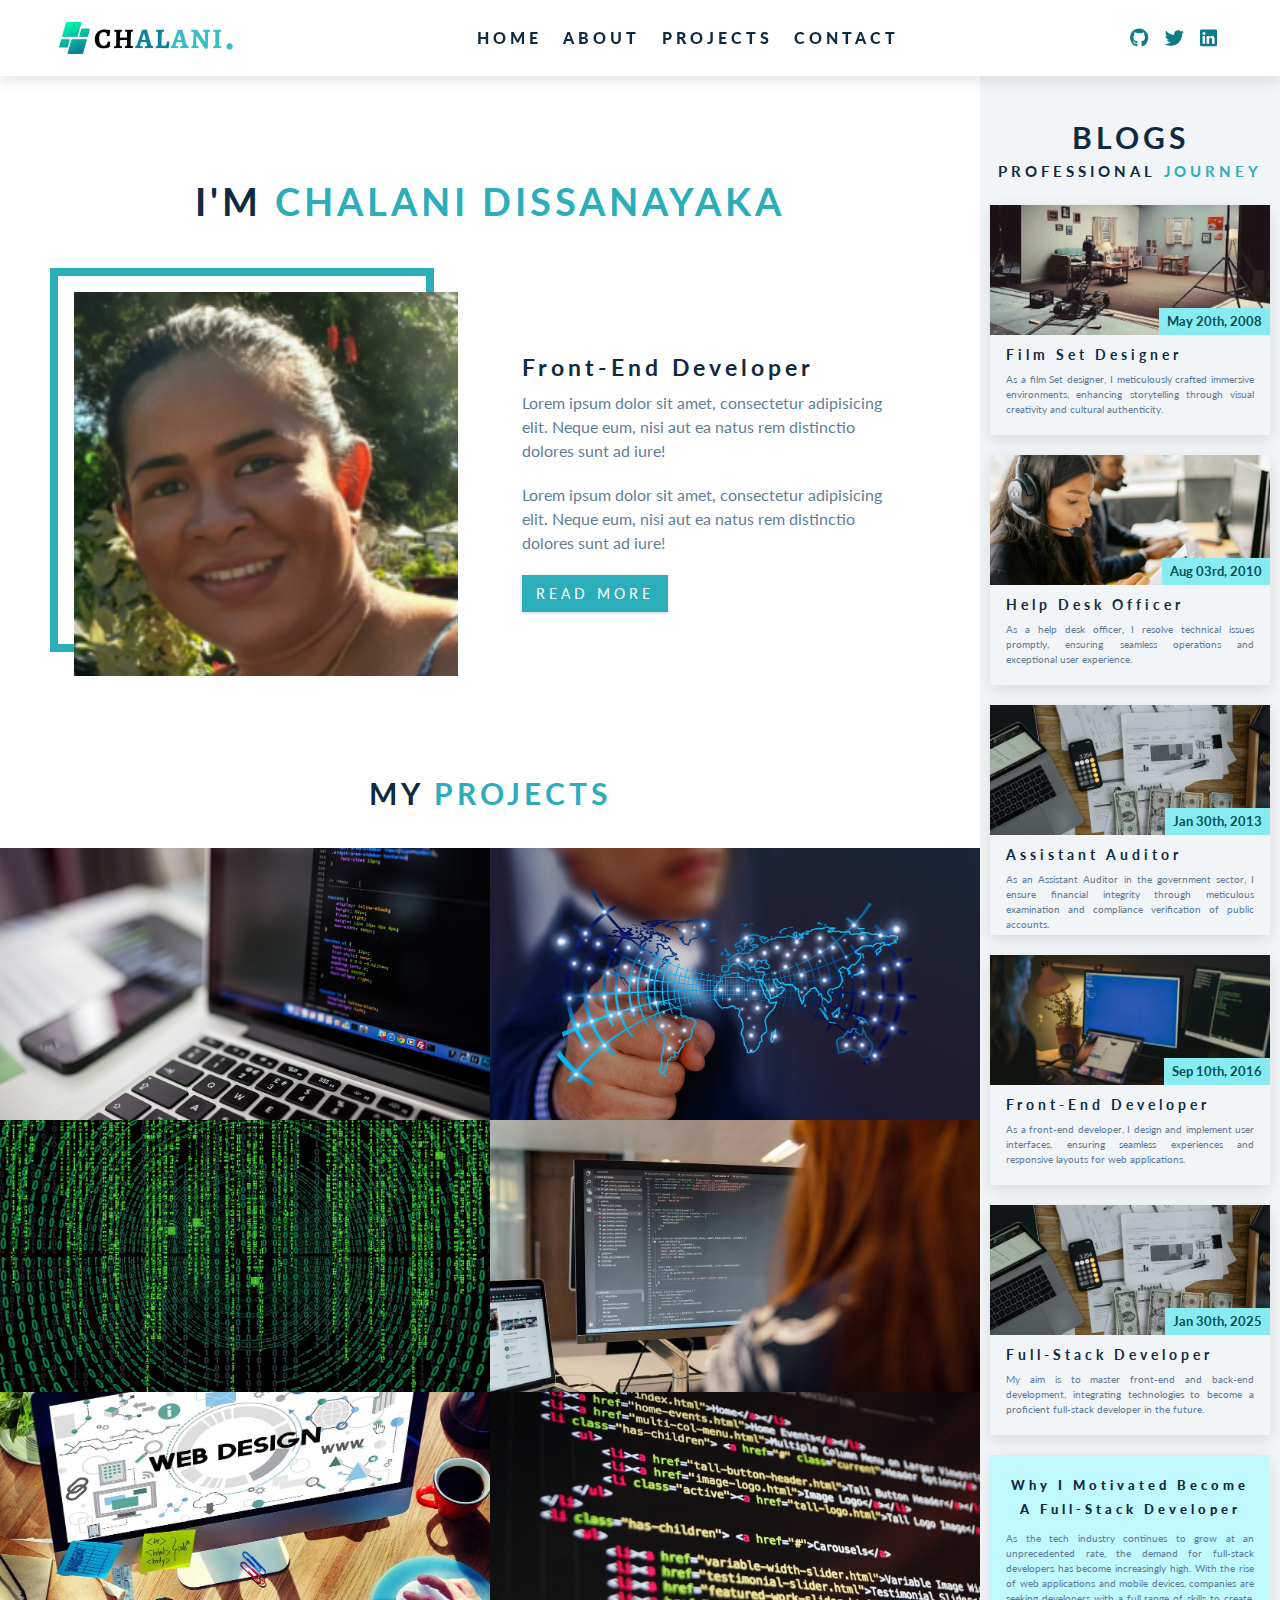
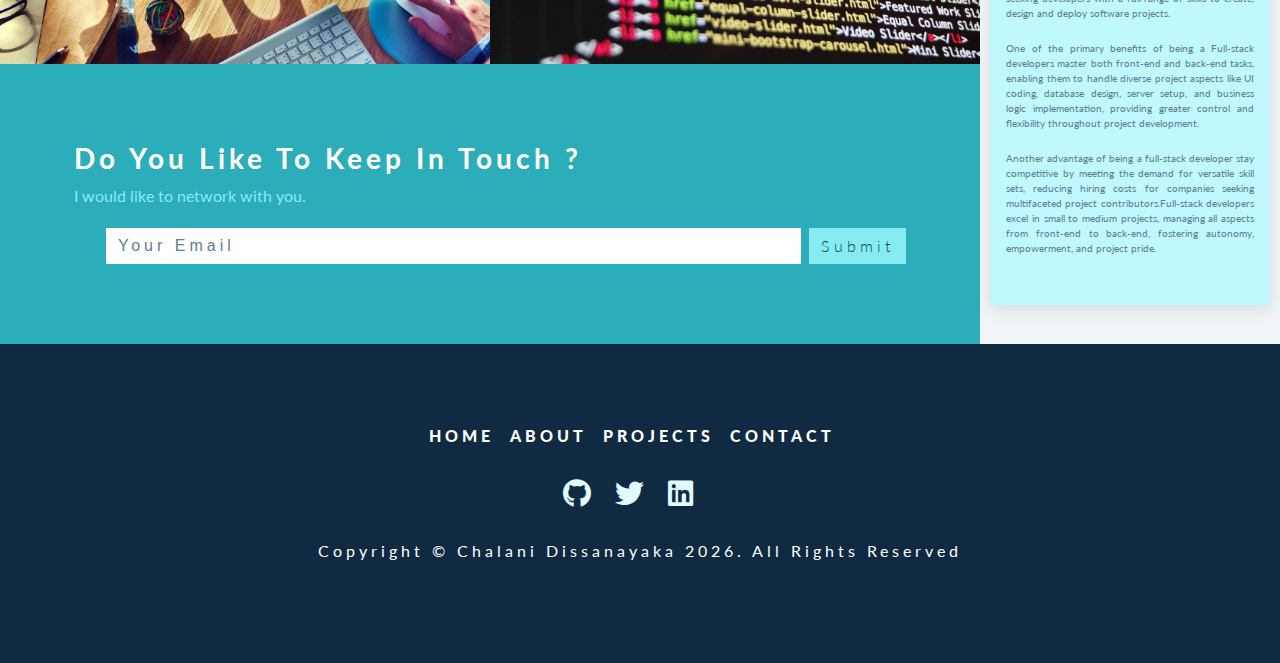
==== commit bc2b83ca: "updated contact page and README" ====
--- a/src/index.html
+++ b/src/index.html
@@ -63,7 +63,7 @@
             <!-- single icon -->
             <li>
               <a
-                href="https://www.twitter.com"
+                href="https://github.com/ChalaniDissanayaka"
                 target="_blank"
                 class="nav-icon"
               >
@@ -85,7 +85,7 @@
             <!-- single icon -->
             <li>
               <a
-                href="https://www.twitter.com"
+                href="https://www.linkedin.com"
                 target="_blank"
                 class="nav-icon"
               >
@@ -201,8 +201,8 @@
           <div class="section-center contact-center">
             <!-- contact title -->
             <article class="contact-title">
-              <h3>want latest tour info and updates?</h3>
-              <p>Sign up for newsletter and stay up to date</p>
+              <h3>Do you like to keep in touch ?</h3>
+              <p>I would like to network with you.</p>
             </article>
             <!-- contact form -->
             <form class="contact-form">
@@ -390,7 +390,11 @@
       <ul class="footer-icons">
         <!-- single icon -->
         <li>
-          <a href="https://www.twitter.com" target="_blank" class="footer-icon">
+          <a
+            href="https://github.com/ChalaniDissanayaka"
+            target="_blank"
+            class="footer-icon"
+          >
             <i class="fab fa-github"></i>
           </a>
         </li>
@@ -404,7 +408,11 @@
         <!-- end of single icon -->
         <!-- single icon -->
         <li>
-          <a href="https://www.twitter.com" target="_blank" class="footer-icon">
+          <a
+            href="https://www.linkedin.com"
+            target="_blank"
+            class="footer-icon"
+          >
             <i class="fab fa-linkedin"></i>
           </a>
         </li>
--- a/src/css/style.css
+++ b/src/css/style.css
@@ -467,19 +467,18 @@
     height: 200px;      
   }
   .sidebar .blog-card {
-    height: 315px;
+    height: 310px;
     margin-bottom: 20px;
   }
   .sidebar .blog-img {
-    height: 180px;      
-  }
- 
+    height: 170px;      
+  }
   .sidebar .blog-card .blog-info p {
     font-size: 12px;
   }
   .sidebar .news-card {
-    margin-top: 20px;
-    height: 520px;
+    margin-top: 15px;
+    height: 100%;
   }
   .sidebar .news-card .news-info h4 {
     margin-bottom: 10px;
@@ -488,6 +487,28 @@
   }
   .sidebar .news-card .news-info p {
     font-size: 11px;
+  }
+}
+@media(min-width: 992px) {
+  .sidebar .blog-card {
+    height: 250px;
+    margin-bottom: 10px;
+  }
+  .sidebar .blog-img {
+    height: 140px;      
+  }
+  .sidebar .blog-card .blog-info h4 {
+    margin-top: 5px;
+  }
+  .sidebar .blog-card .blog-info p {
+    font-size: 10px;
+  }
+  .sidebar .news-card {
+    height: 100%;
+    
+  }
+  .sidebar .news-card .news-info p {
+    font-size: 8px;
   }
 }
 
@@ -572,7 +593,7 @@
   }
   .sidebar .blog-card {
     margin-bottom: 15px;
-    height: 250px;
+    height: 240px;
   }
   .sidebar .blog-info h4 {
     margin-bottom: 10px;    
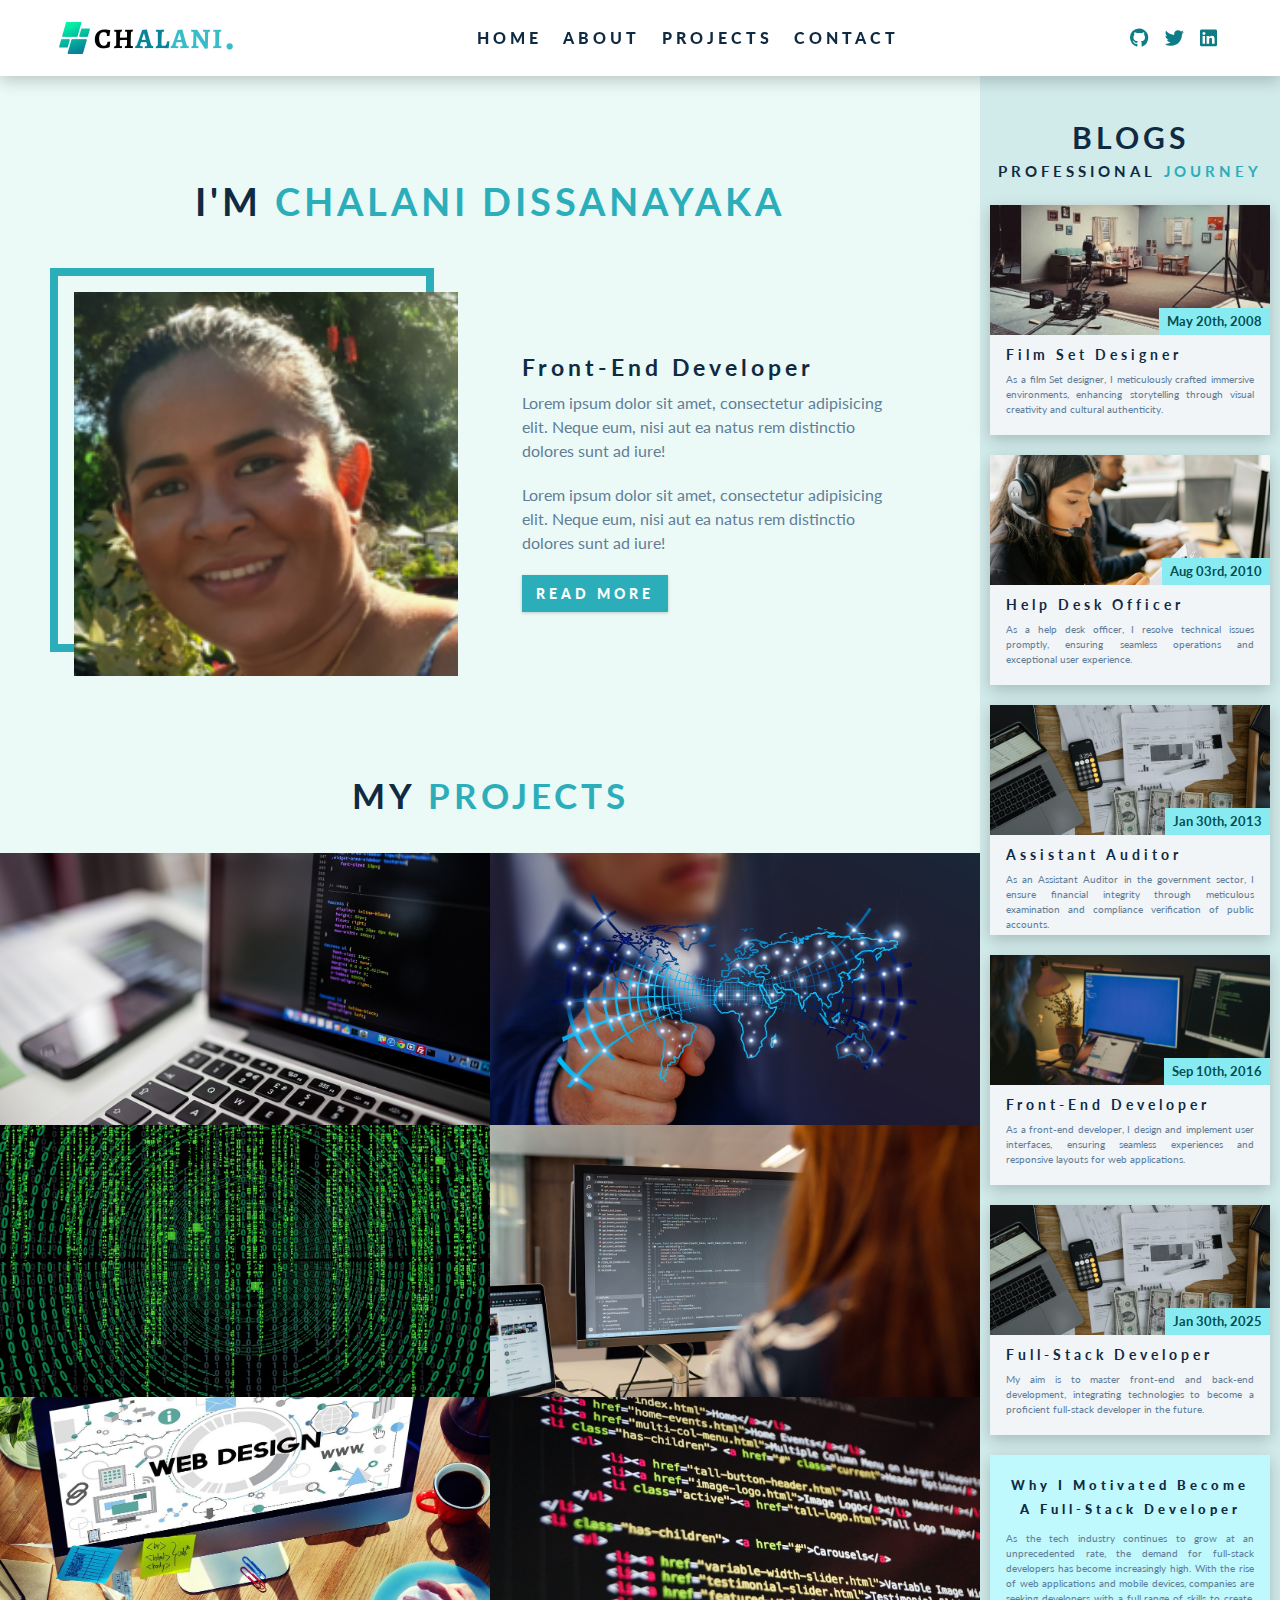
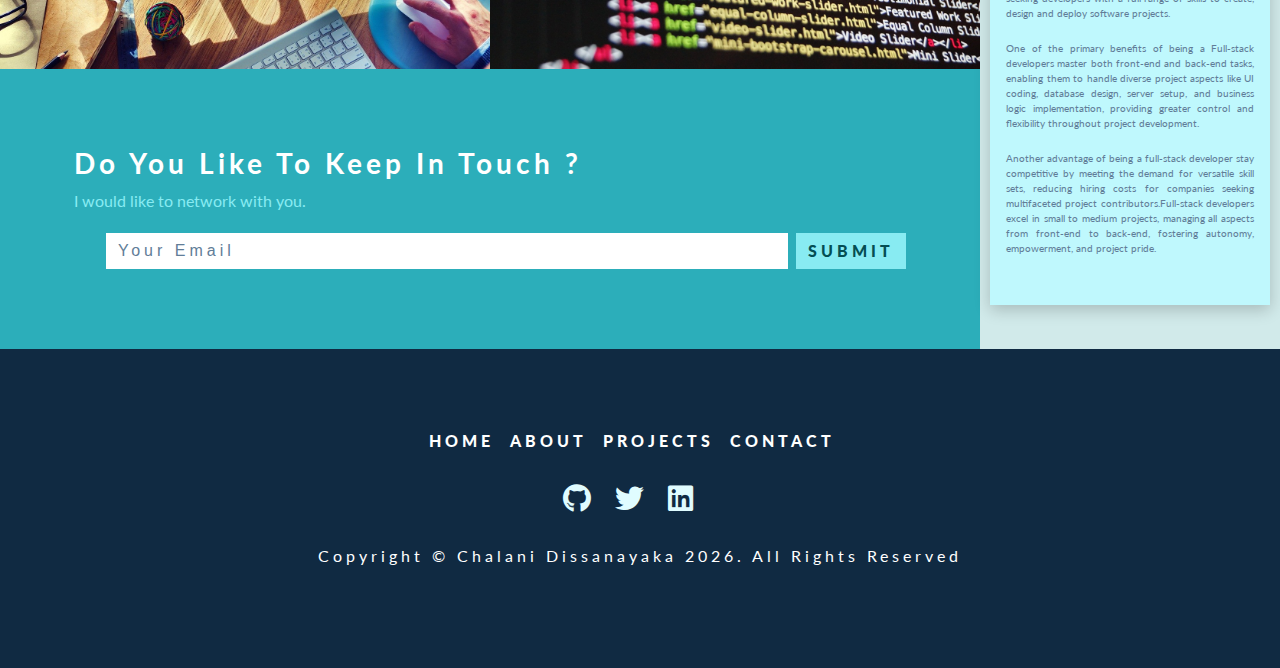
==== commit ca9e7be6: "added colors to pages" ====
--- a/src/index.html
+++ b/src/index.html
@@ -128,7 +128,7 @@
               Lorem ipsum dolor sit amet, consectetur adipisicing elit. Neque
               eum, nisi aut ea natus rem distinctio dolores sunt ad iure!
             </p>
-            <a href="#" class="btn"> read more</a>
+            <a href="about.html" class="btn"> read more</a>
           </article>
         </div>
       </section>
--- a/src/css/style.css
+++ b/src/css/style.css
@@ -21,10 +21,11 @@
   --clr-primary-5: hsl(185, 62%, 45%);
   /* lighter shades of primary color */
   --clr-primary-6: hsl(185, 57%, 50%);
-  --clr-primary-7: hsl(184, 65%, 59%);
+  --clr-primary-7: hsl(180, 38%, 87%);
   --clr-primary-8: hsl(184, 80%, 74%);
   --clr-primary-9: hsl(185, 94%, 87%);
   --clr-primary-10: hsl(186, 100%, 94%);
+  --clr-primary-11: hsl(166, 57%, 95%);
   /* darkest grey - used for headings */
   --clr-grey-1: hsl(209, 61%, 16%);
   --clr-grey-2: hsl(211, 39%, 23%);
@@ -42,7 +43,7 @@
   --transition: all 0.3s linear;
   --spacing: 0.25rem;
   --radius: 0.5rem;
-  --light-shadow: 0 5px 15px rgba(0, 0, 0, 0.1);
+  --light-shadow: 0 5px 15px rgba(0, 0, 0, 0.2);
   --dark-shadow: 0 5px 15px rgba(0, 0, 0, 0.8);
 }
 /*
@@ -137,6 +138,7 @@
   border: 2px solid transparent;
   cursor: pointer;
   box-shadow: 0 1px 3px rgba(0, 0, 0, 0.2);
+  font-weight: 900;
 }
 .btn:hover {
   color: var(--clr-primary-1);
@@ -291,6 +293,9 @@
 }
 .about-img {
     border: 8px solid var(--clr-primary-5);
+}
+.about-section {
+  background: var(--clr-primary-11);
 }
 .about-section .about-info h3 {
     font-size: 25px;
@@ -362,7 +367,7 @@
 
 .sidebar {
   flex: 0 0 300px;
-  background: var(--clr-grey-10);
+  background: var(--clr-primary-7);
   height: 100%;
 }
 
@@ -611,12 +616,13 @@
 */
 .project-gallery {
   height: 100%;
+  background: var(--clr-primary-11);
 }
 .project-gallery .section-title {
   margin-top: 10px;
 }
 .project-gallery .section-title h2 {
-    font-size: 30px;
+    font-size: 35px;
 }
 .gallery-img-container {
   position: relative;
@@ -653,10 +659,6 @@
     flex: 0 0 50%;
   }
 }
-@media screen and (min-width: 992px) {
-  
-}
-
 
 /*
 ================ 
@@ -708,6 +710,8 @@
   color: var(--clr-primary-1);
   cursor: pointer;
   transition: var(--transition);
+  font-weight: 900;
+  text-transform: uppercase;
 }
 .btn-submit:hover {
   background: var(--clr-primary-1);
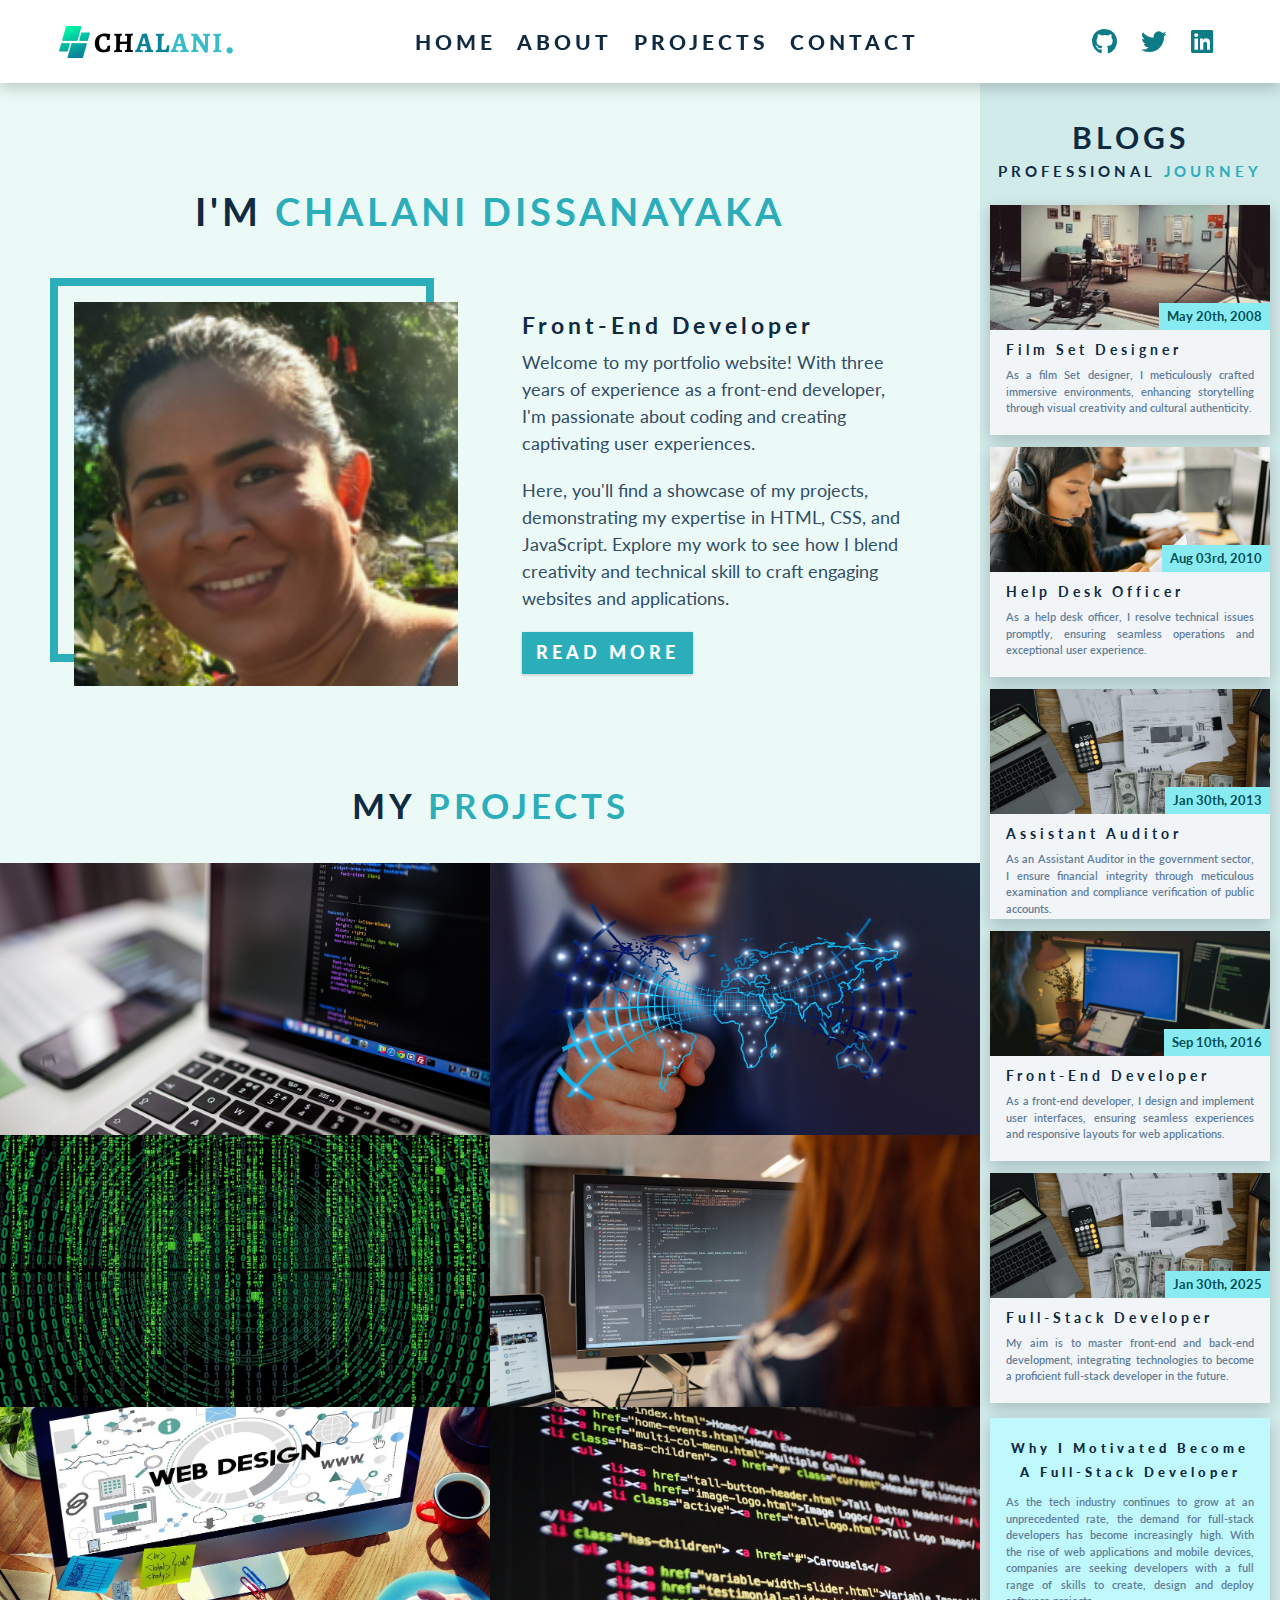
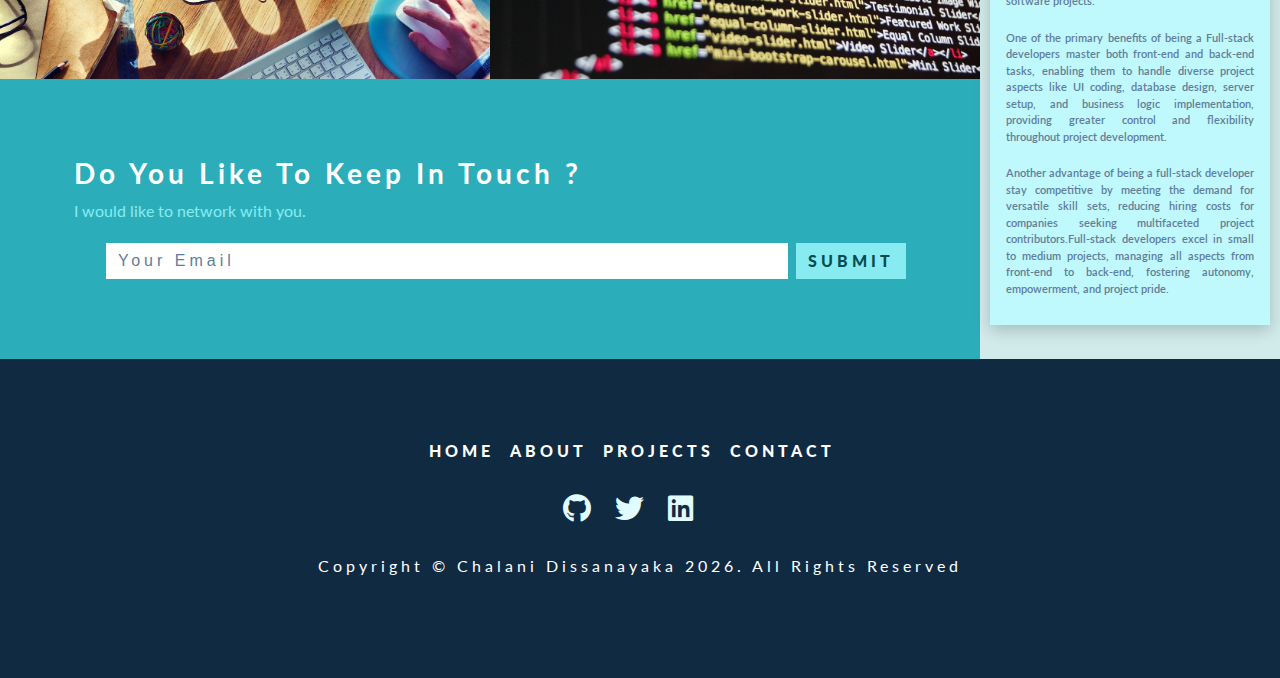
==== commit 80fd3014: "updated hobby card and README file" ====
--- a/src/index.html
+++ b/src/index.html
@@ -121,12 +121,15 @@
           <article class="about-info">
             <h3>Front-end Developer</h3>
             <p>
-              Lorem ipsum dolor sit amet, consectetur adipisicing elit. Neque
-              eum, nisi aut ea natus rem distinctio dolores sunt ad iure!
+              Welcome to my portfolio website! With three years of experience as
+              a front-end developer, I'm passionate about coding and creating
+              captivating user experiences.
             </p>
             <p>
-              Lorem ipsum dolor sit amet, consectetur adipisicing elit. Neque
-              eum, nisi aut ea natus rem distinctio dolores sunt ad iure!
+              Here, you'll find a showcase of my projects, demonstrating my
+              expertise in HTML, CSS, and JavaScript. Explore my work to see how
+              I blend creativity and technical skill to craft engaging websites
+              and applications.
             </p>
             <a href="about.html" class="btn"> read more</a>
           </article>
--- a/src/css/style.css
+++ b/src/css/style.css
@@ -134,7 +134,7 @@
   display: inline-block;
   /* font-weight: 700; */
   transition: var(--transition);
-  font-size: 0.875rem;
+  font-size: 1.1rem;
   border: 2px solid transparent;
   cursor: pointer;
   box-shadow: 0 1px 3px rgba(0, 0, 0, 0.2);
@@ -215,7 +215,7 @@
   transition: var(--transition);
   color: var(--clr-grey-1);
   cursor: pointer;
-  font-size: 1rem;
+  font-size: 1.3rem;
   font-weight: 900;
   margin: 10px;  
 }
@@ -231,7 +231,7 @@
   transition: var(--transition);
 }
 .show-links {
-  height: 280px;
+  height: 300px;
 }
 @media screen and (min-width: 992px) {
   /* hide toggle button */
@@ -272,7 +272,8 @@
     color: var(--clr-primary-3);
     font-size: 1.2rem;
     transition: var(--transition);
-    margin: 8px;
+    font-size: 1.6rem;
+    margin: 12px;
   }
   .nav-icon:hover {
     color: var(--clr-primary-8);
@@ -291,8 +292,13 @@
 .about-info {
   margin-bottom: 2rem;
 }
+.about-info p {
+  color: var(--clr-grey-3);
+  font-size: 18px;
+}
 .about-img {
     border: 8px solid var(--clr-primary-5);
+    transition: 0.3s ease-in-out;
 }
 .about-section {
   background: var(--clr-primary-11);
@@ -426,6 +432,7 @@
 }
 .blog-info p {
   font-size: 14px;
+  font-weight: 600;
 }
 .sidebar .news-card {
   background-color: var(--clr-primary-9);
@@ -458,7 +465,7 @@
 
 @media(min-width: 900px) {
   .section-title {
-    margin-top: 90px;
+    margin-top: 100px;
     padding: 12px;
     margin-bottom: 1rem;
   }
@@ -560,32 +567,34 @@
     margin-top: 110px;
   }
   .sidebar .blog-card  {
-    height: 235px;
-    margin-bottom: 15px;
+    height: 230px;
+    margin-bottom: 12px;
   }
   .sidebar .blog-info h4 {
     margin-bottom: 10px;    
   }
+  .sidebar .blog-card .blog-info p {
+    font-size: 11px;
+  }
   .sidebar .news-card {
-    height: 430px;
+    height: 500px;
     margin-top: 15px;
   }    
 }
 
 @media(min-width: 1280px) {
   .sidebar .blog-img {
-    height: 130px;      
+    height: 125px;      
   }
   .sidebar .blog-card {
     height: 230px;
-    margin-bottom: 20px;
+    margin-bottom: 12px;
   }
   .sidebar .blog-info h4 {
-    margin-bottom: 12px;    
+    margin-bottom: 10px;    
   }
   .sidebar .news-card {
-    margin-top: 3px;
-    height: 450px;
+    height: 100%;
   }
   .sidebar .blog-info h4 {
     margin-bottom: 10px;    
@@ -594,17 +603,17 @@
 
 @media(min-width: 1400px) {
   .sidebar .blog-img {
-    height: 140px;      
+    height: 125px;      
   }
   .sidebar .blog-card {
     margin-bottom: 15px;
-    height: 240px;
+    height: 230px;
   }
   .sidebar .blog-info h4 {
     margin-bottom: 10px;    
   } 
   .sidebar .news-card {
-    height: 430px;
+    height: 100%;
   }  
 }
 
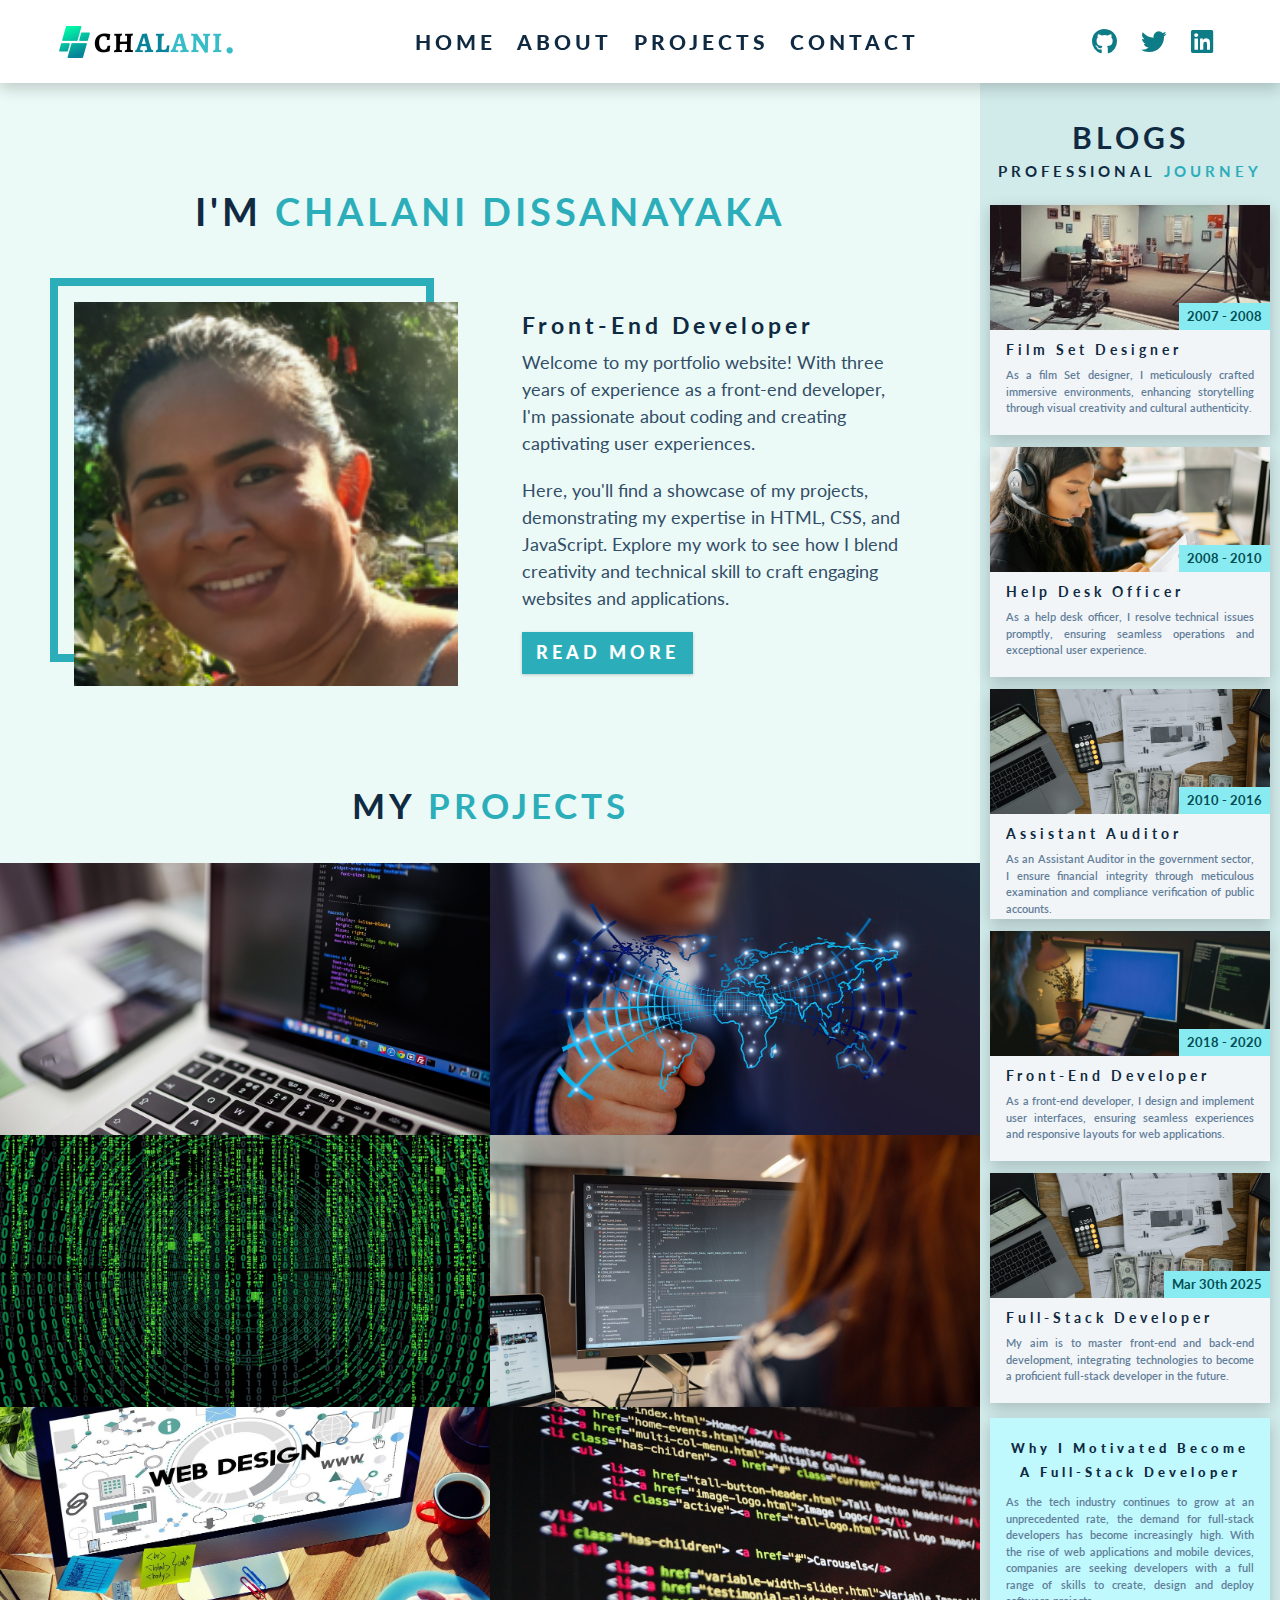
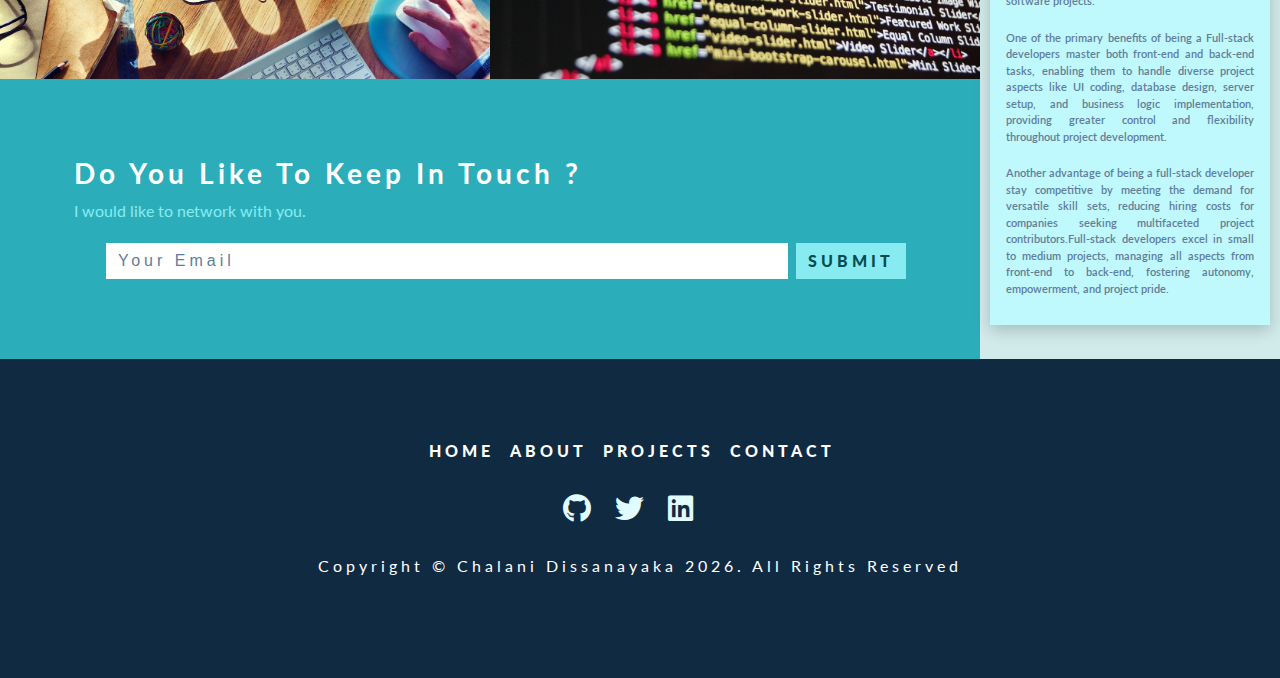
==== commit a3419278: "Updated index.html file" ====
--- a/src/index.html
+++ b/src/index.html
@@ -146,50 +146,50 @@
         <div class="gallery-center">
           <!-- single item -->
           <article class="gallery-img-container">
-            <img src="./images/gallery-1.jpg" class="gallery-img" alt="" />
-            <a href="project.html" class="gallery-icon">
-              <i class="fas fa-search"></i>
-            </a>
-          </article>
-          <!-- end of single item -->
-
-          <!-- single item -->
-          <article class="gallery-img-container">
-            <img src="./images/gallery-2.jpg" class="gallery-img" alt="" />
-            <a href="project.html" class="gallery-icon">
-              <i class="fas fa-search"></i>
-            </a>
-          </article>
-          <!-- end of single item -->
-          <!-- single item -->
-          <article class="gallery-img-container">
-            <img src="./images/gallery-3.jpg" class="gallery-img" alt="" />
-            <a href="project.html" class="gallery-icon">
-              <i class="fas fa-search"></i>
-            </a>
-          </article>
-          <!-- end of single item -->
-          <!-- single item -->
-          <article class="gallery-img-container">
-            <img src="./images/gallery-4.jpg" class="gallery-img" alt="" />
-            <a href="project.html" class="gallery-icon">
-              <i class="fas fa-search"></i>
-            </a>
-          </article>
-          <!-- end of single item -->
-          <!-- single item -->
-          <article class="gallery-img-container">
-            <img src="./images/gallery-5.jpg" class="gallery-img" alt="" />
-            <a href="project.html" class="gallery-icon">
-              <i class="fas fa-search"></i>
-            </a>
-          </article>
-          <!-- end of single item -->
-          <!-- single item -->
-          <article class="gallery-img-container">
-            <img src="./images/gallery-6.jpg" class="gallery-img" alt="" />
-            <a href="project.html" class="gallery-icon">
-              <i class="fas fa-search"></i>
+            <a href="project.html" class="gallery-img">
+              <img src="./images/gallery-1.jpg" class="gallery-img" alt="" />
+              <i class="fas fa-search gallery-icon"></i>
+            </a>
+          </article>
+          <!-- end of single item -->
+
+          <!-- single item -->
+          <article class="gallery-img-container">
+            <a href="project.html" class="gallery-img">
+              <img src="./images/gallery-2.jpg" class="gallery-img" alt="" />
+              <i class="fas fa-search gallery-icon"></i>
+            </a>
+          </article>
+          <!-- end of single item -->
+          <!-- single item -->
+          <article class="gallery-img-container">
+            <a href="project.html" class="gallery-img">
+              <img src="./images/gallery-3.jpg" class="gallery-img" alt="" />
+              <i class="fas fa-search gallery-icon"></i>
+            </a>
+          </article>
+          <!-- end of single item -->
+          <!-- single item -->
+          <article class="gallery-img-container">
+            <a href="project.html" class="gallery-img">
+              <img src="./images/gallery-4.jpg" class="gallery-img" alt="" />
+              <i class="fas fa-search gallery-icon"></i>
+            </a>
+          </article>
+          <!-- end of single item -->
+          <!-- single item -->
+          <article class="gallery-img-container">
+            <a href="project.html" class="gallery-img">
+              <img src="./images/gallery-5.jpg" class="gallery-img" alt="" />
+              <i class="fas fa-search gallery-icon"></i>
+            </a>
+          </article>
+          <!-- end of single item -->
+          <!-- single item -->
+          <article class="gallery-img-container">
+            <a href="project.html" class="gallery-img">
+              <img src="./images/gallery-6.jpg" class="gallery-img" alt="" />
+              <i class="fas fa-search gallery-icon"></i>
             </a>
           </article>
           <!-- end of single item -->
@@ -238,7 +238,7 @@
           <article class="blog-card">
             <div class="blog-img-container">
               <img src="images/blog-img-1.png" class="blog-img" alt="" />
-              <p class="blog-date">May 20th, 2008</p>
+              <p class="blog-date">2007 - 2008</p>
             </div>
             <!-- blog info -->
             <div class="blog-info">
@@ -257,7 +257,7 @@
           <article class="blog-card">
             <div class="blog-img-container">
               <img src="images/blog-img-3.png" class="blog-img" alt="" />
-              <p class="blog-date">Aug 03rd, 2010</p>
+              <p class="blog-date">2008 - 2010</p>
             </div>
             <!-- blog info -->
             <div class="blog-info">
@@ -275,7 +275,7 @@
           <article class="blog-card">
             <div class="blog-img-container">
               <img src="images/blog-img-2.png" class="blog-img" alt="" />
-              <p class="blog-date">Jan 30th, 2013</p>
+              <p class="blog-date">2010 - 2016</p>
             </div>
             <!-- blog info -->
             <div class="blog-info">
@@ -294,7 +294,7 @@
           <article class="blog-card">
             <div class="blog-img-container">
               <img src="images/blog-img-4.png" class="blog-img" alt="" />
-              <p class="blog-date">Sep 10th, 2016</p>
+              <p class="blog-date">2018 - 2020</p>
             </div>
             <!-- blog info -->
             <div class="blog-info">
@@ -313,7 +313,7 @@
           <article class="blog-card">
             <div class="blog-img-container">
               <img src="images/blog-img-2.png" class="blog-img" alt="" />
-              <p class="blog-date">Jan 30th, 2025</p>
+              <p class="blog-date">Mar 30th 2025</p>
             </div>
             <!-- blog info -->
             <div class="blog-info">
--- a/src/css/style.css
+++ b/src/css/style.css
@@ -307,12 +307,17 @@
     font-size: 25px;
 }
 .about-section .section-title h2{
-    font-size: 18px;
+    font-size: 20px;
 }
 
 @media screen and (min-width: 400px) {
   .about-section .section-title h2{
-    font-size: 20px;
+    font-size: 22px;
+  }
+}
+@media screen and (min-width: 500px) {
+  .about-section .section-title h2{
+    font-size: 28px;
   }
 }
 @media screen and (min-width: 700px) {
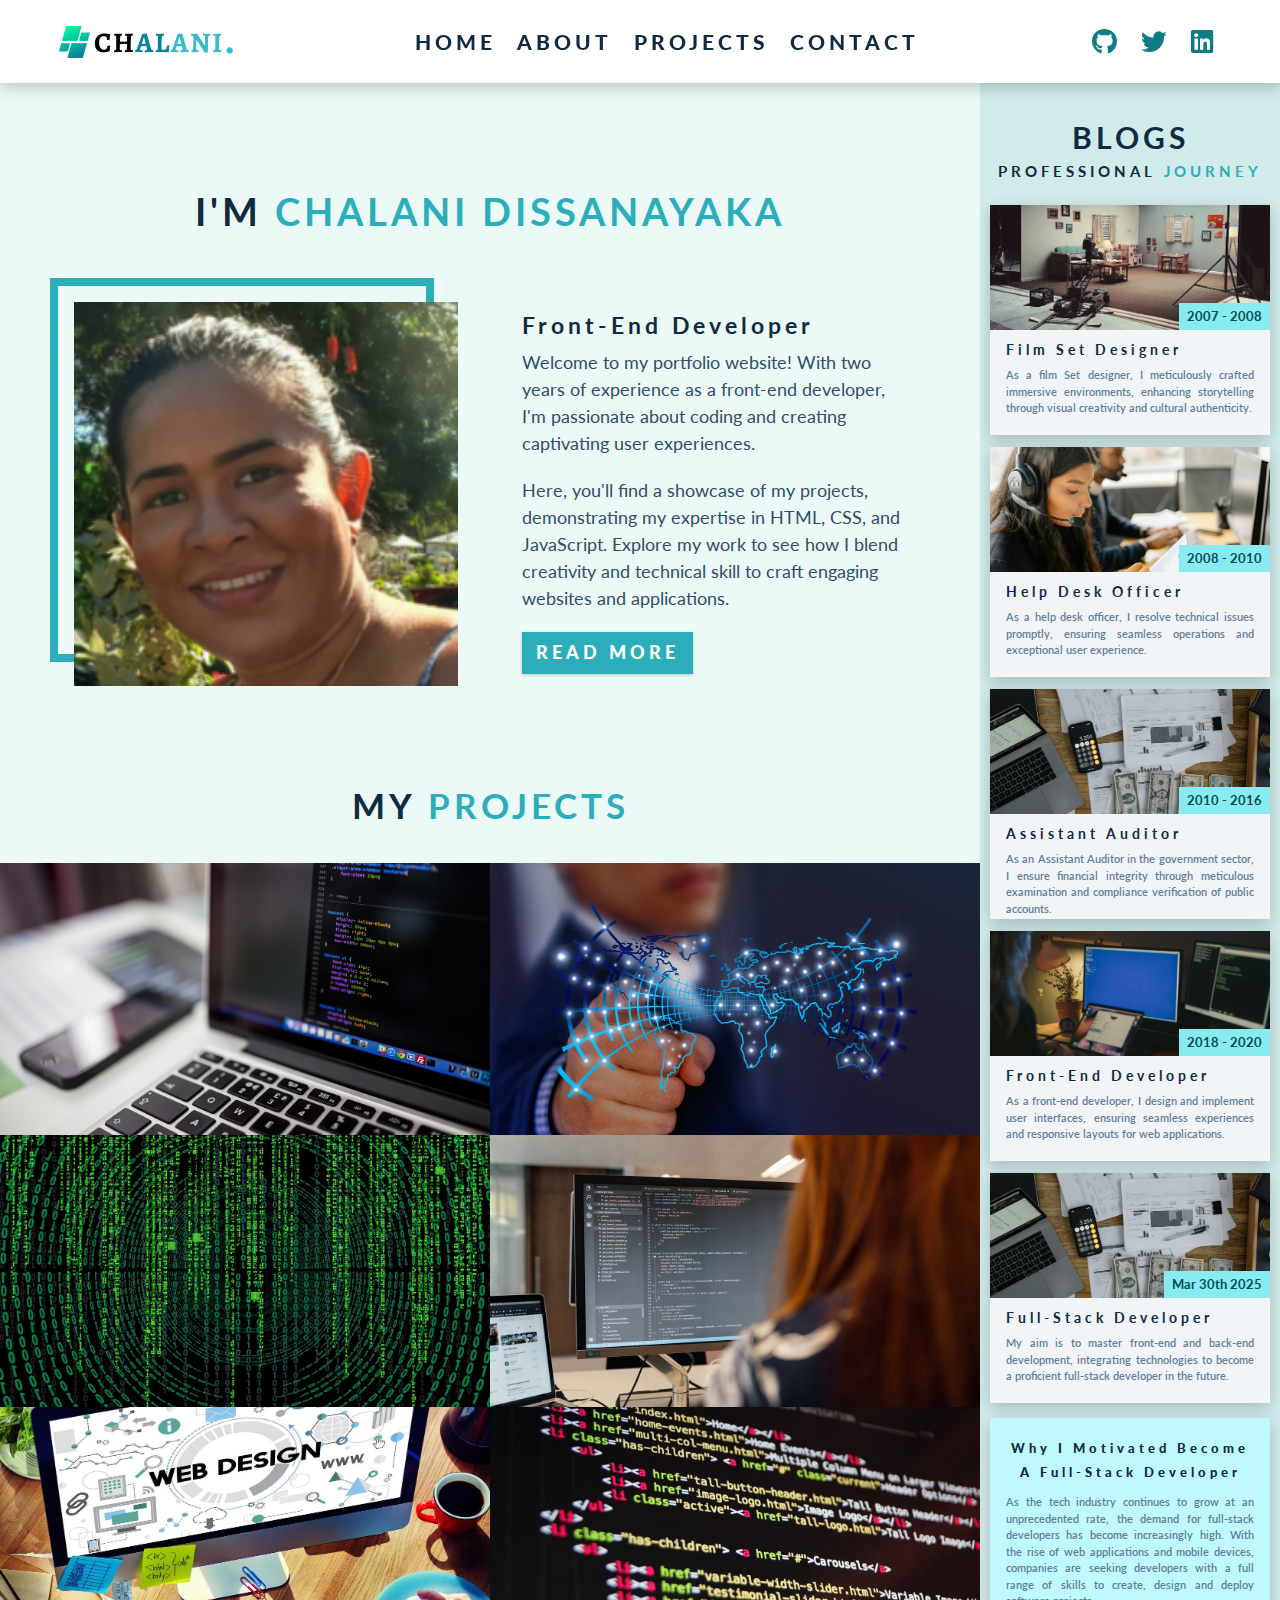
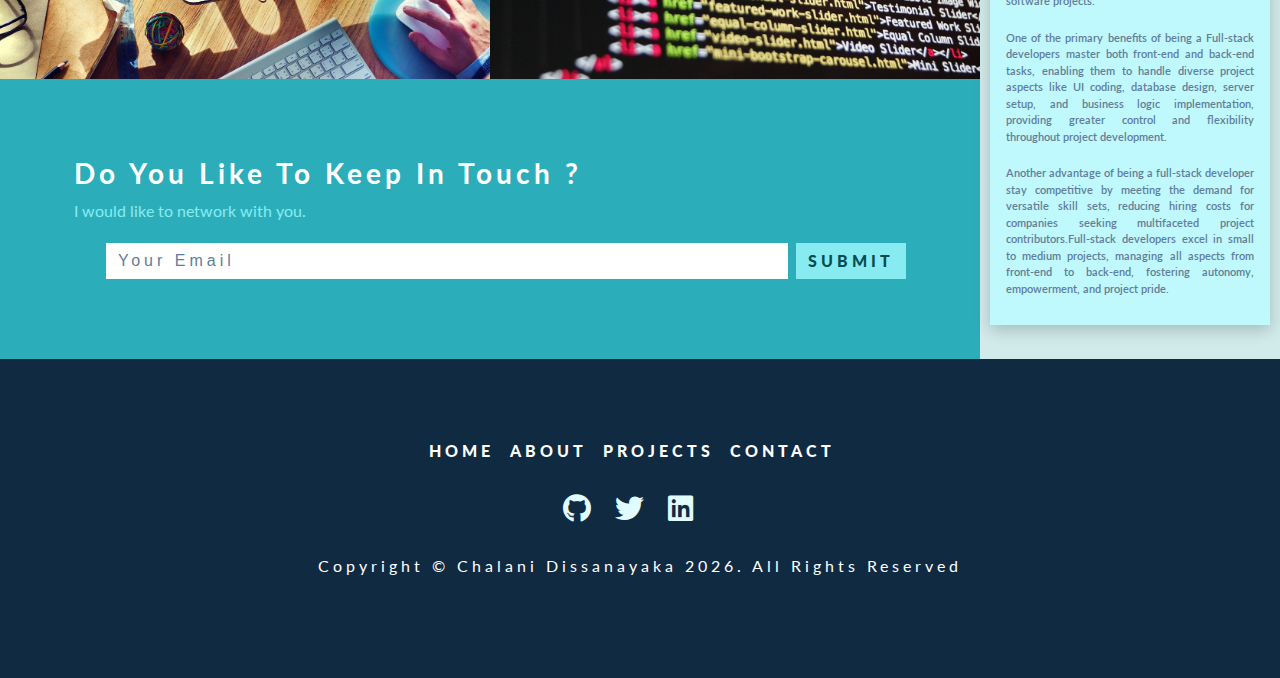
==== commit 58837a66: "Update index.html file" ====
--- a/src/index.html
+++ b/src/index.html
@@ -85,7 +85,7 @@
             <!-- single icon -->
             <li>
               <a
-                href="https://www.linkedin.com"
+                href="https://www.linkedin.com/in/chalani-dissanayaka-3b4830320/"
                 target="_blank"
                 class="nav-icon"
               >
@@ -121,8 +121,8 @@
           <article class="about-info">
             <h3>Front-end Developer</h3>
             <p>
-              Welcome to my portfolio website! With three years of experience as
-              a front-end developer, I'm passionate about coding and creating
+              Welcome to my portfolio website! With two years of experience as a
+              front-end developer, I'm passionate about coding and creating
               captivating user experiences.
             </p>
             <p>
@@ -412,7 +412,7 @@
         <!-- single icon -->
         <li>
           <a
-            href="https://www.linkedin.com"
+            href="https://www.linkedin.com/in/chalani-dissanayaka-3b4830320/"
             target="_blank"
             class="footer-icon"
           >
